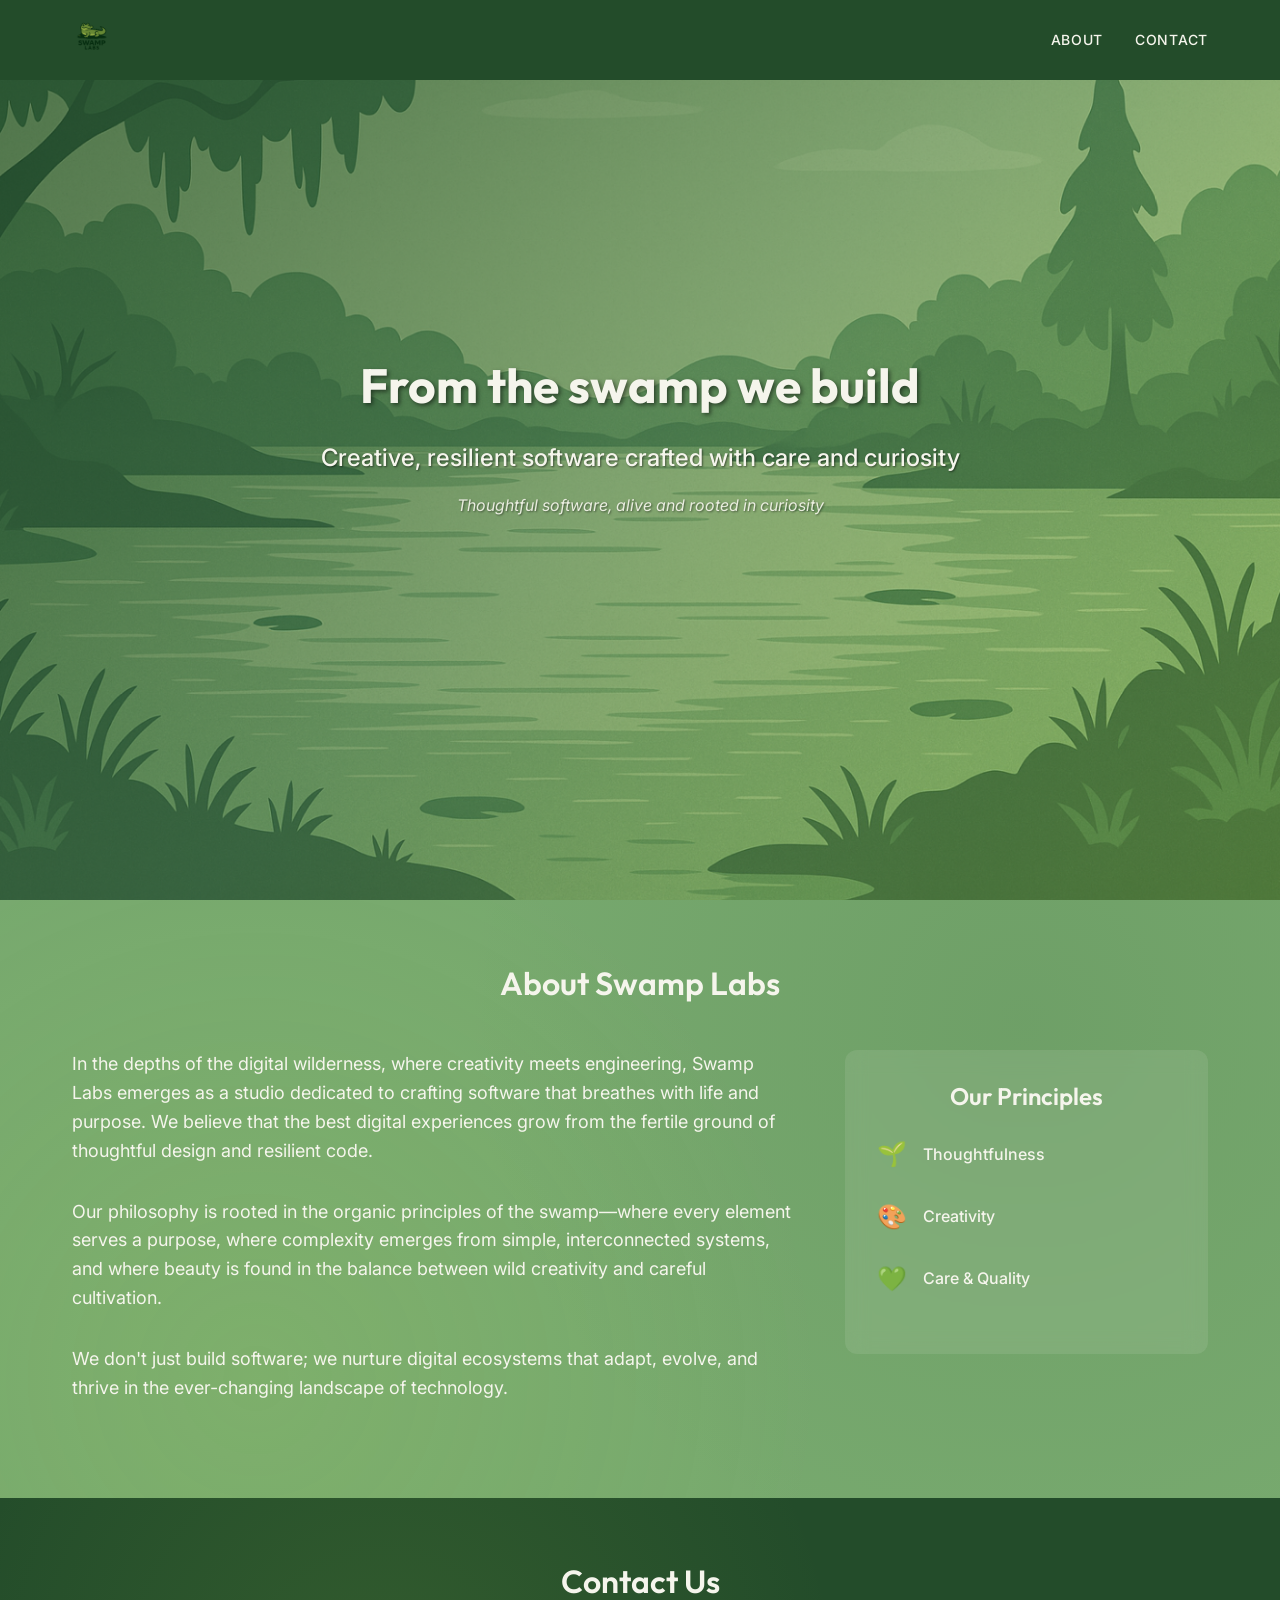
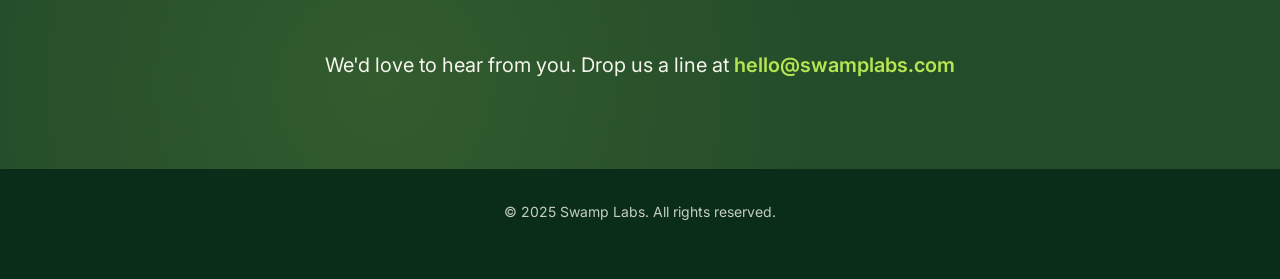
==== index.html @ 34fb3838 "Init" ====
<!DOCTYPE html>
<html lang="en">
<head>
    <meta charset="UTF-8">
    <meta name="viewport" content="width=device-width, initial-scale=1.0">
    <title>Swamp Labs - From the swamp we build</title>
    <meta name="description" content="Creative, resilient software crafted with care and curiosity. Swamp Labs builds thoughtful software, alive and rooted in curiosity.">
    
    <!-- Google Fonts -->
    <link rel="preconnect" href="https://fonts.googleapis.com">
    <link rel="preconnect" href="https://fonts.gstatic.com" crossorigin>
    <link href="https://fonts.googleapis.com/css2?family=Outfit:wght@400;500;600;700&family=Inter:wght@400;500;600&display=swap" rel="stylesheet">
    
    <!-- Favicon -->
    <link rel="icon" type="image/x-icon" href="favicon.ico">
    
    <!-- Styles -->
    <link rel="stylesheet" href="styles.css">
</head>
<body>
    <!-- Navigation -->
    <nav class="nav">
        <div class="nav__container">
            <div class="nav__logo">
                <img src="images/logo.png" alt="Swamp Labs" class="nav__logo-img">
            </div>
            <div class="nav__links">
                <a href="#about" class="nav__link">About</a>
                <a href="#contact" class="nav__link">Contact</a>
            </div>
        </div>
    </nav>

    <!-- Hero Section -->
    <section class="hero">
        <div class="hero__background"></div>
        <div class="hero__content">
            <h1 class="hero__title">From the swamp we build</h1>
            <p class="hero__subtitle">Creative, resilient software crafted with care and curiosity</p>
            <p class="hero__tagline">Thoughtful software, alive and rooted in curiosity</p>
        </div>
    </section>

    <!-- About Section -->
    <section class="about" id="about">
        <div class="about__container">
            <h2 class="about__title">About Swamp Labs</h2>
            <div class="about__content">
                <div class="about__text">
                    <p>In the depths of the digital wilderness, where creativity meets engineering, Swamp Labs emerges as a studio dedicated to crafting software that breathes with life and purpose. We believe that the best digital experiences grow from the fertile ground of thoughtful design and resilient code.</p>
                    
                    <p>Our philosophy is rooted in the organic principles of the swamp—where every element serves a purpose, where complexity emerges from simple, interconnected systems, and where beauty is found in the balance between wild creativity and careful cultivation.</p>
                    
                    <p>We don't just build software; we nurture digital ecosystems that adapt, evolve, and thrive in the ever-changing landscape of technology.</p>
                </div>
                
                <div class="about__principles">
                    <h3 class="about__principles-title">Our Principles</h3>
                    <ul class="about__principles-list">
                        <li class="about__principle">
                            <span class="about__principle-icon">🌱</span>
                            <span class="about__principle-text">Thoughtfulness</span>
                        </li>
                        <li class="about__principle">
                            <span class="about__principle-icon">🎨</span>
                            <span class="about__principle-text">Creativity</span>
                        </li>
                        <li class="about__principle">
                            <span class="about__principle-icon">💚</span>
                            <span class="about__principle-text">Care & Quality</span>
                        </li>
                    </ul>
                </div>
            </div>
        </div>
    </section>

    <!-- Contact Section -->
    <section class="contact" id="contact">
        <div class="contact__container">
            <h2 class="contact__title">Contact Us</h2>
            <div class="contact__content">
                <p class="contact__text">We'd love to hear from you. Drop us a line at <a href="mailto:hello@swamplabs.com" class="contact__email">hello@swamplabs.com</a></p>
            </div>
        </div>
    </section>

    <!-- Footer -->
    <footer class="footer">
        <div class="footer__container">
            <p class="footer__copyright">&copy; 2025 Swamp Labs. All rights reserved.</p>
        </div>
    </footer>

    <!-- Smooth scroll script -->
    <script>
        // Smooth scrolling for anchor links
        document.querySelectorAll('a[href^="#"]').forEach(anchor => {
            anchor.addEventListener('click', function (e) {
                e.preventDefault();
                const target = document.querySelector(this.getAttribute('href'));
                if (target) {
                    target.scrollIntoView({
                        behavior: 'smooth',
                        block: 'start'
                    });
                }
            });
        });

    </script>
</body>
</html>
---- styles.css ----
/* Swamp Labs Website Styles */

/* CSS Custom Properties (Variables) */
:root {
  /* Colors */
  --color-swamp-dark: #234C2A;
  --color-swamp-green: #4E7D4E;
  --color-mid-green: #77A96E;
  --color-neon-lime: #B7E551;
  --color-off-white: #F5F5EC;
  --color-charcoal: #0A2D1A;
  
  /* Typography */
  --font-heading: 'Outfit', -apple-system, BlinkMacSystemFont, 'Segoe UI', Roboto, sans-serif;
  --font-body: 'Inter', -apple-system, BlinkMacSystemFont, 'Segoe UI', Roboto, sans-serif;
  
  /* Font Sizes */
  --font-size-h1: 3rem;
  --font-size-h2: 2rem;
  --font-size-h3: 1.5rem;
  --font-size-body: 1rem;
  --font-size-small: 0.875rem;
  
  /* Spacing */
  --spacing-xs: 0.5rem;
  --spacing-sm: 1rem;
  --spacing-md: 1.5rem;
  --spacing-lg: 2rem;
  --spacing-xl: 3rem;
  --spacing-xxl: 4rem;
  
  /* Layout */
  --container-max-width: 1200px;
  --container-padding: 2rem;
  
  /* Transitions */
  --transition-fast: 0.2s ease;
  --transition-normal: 0.3s ease;
  --transition-slow: 0.5s ease;
}

/* Reset and Base Styles */
* {
  margin: 0;
  padding: 0;
  box-sizing: border-box;
}

html {
  scroll-behavior: smooth;
}

body {
  font-family: var(--font-body);
  font-size: var(--font-size-body);
  line-height: 1.6;
  color: var(--color-charcoal);
  background-color: var(--color-off-white);
  overflow-x: hidden;
  margin: 0;
  padding: 0;
}

/* Typography */
h1, h2, h3 {
  font-family: var(--font-heading);
  font-weight: 700;
  line-height: 1.2;
  margin-bottom: var(--spacing-md);
}

h1 {
  font-size: var(--font-size-h1);
}

h2 {
  font-size: var(--font-size-h2);
  font-weight: 600;
}

h3 {
  font-size: var(--font-size-h3);
  font-weight: 600;
}

p {
  margin-bottom: var(--spacing-md);
}

a {
  color: var(--color-neon-lime);
  text-decoration: underline;
  transition: all var(--transition-fast);
}

a:hover {
  color: var(--color-mid-green);
  text-decoration-thickness: 2px;
}

a:visited {
  color: var(--color-mid-green);
}

/* Navigation */
.nav {
  position: fixed;
  top: 0;
  left: 0;
  right: 0;
  background-color: var(--color-swamp-dark);
  z-index: 1000;
  padding: var(--spacing-sm) 0;
  transition: all var(--transition-normal);
}

.nav__container {
  max-width: var(--container-max-width);
  margin: 0 auto;
  padding: 0 var(--container-padding);
  display: flex;
  justify-content: space-between;
  align-items: center;
}

.nav__logo-img {
  height: 2.5rem;
  width: auto;
}

.nav__links {
  display: flex;
  gap: var(--spacing-lg);
}

.nav__link {
  color: var(--color-off-white);
  text-decoration: none;
  font-weight: 500;
  text-transform: uppercase;
  letter-spacing: 0.05em;
  font-size: var(--font-size-small);
  transition: all var(--transition-fast);
}

.nav__link:hover {
  color: var(--color-neon-lime);
  text-decoration: none;
}

/* Hero Section - Simplified Parallax */
.hero {
  position: relative;
  height: 100vh;
  overflow: hidden;
  display: flex;
  align-items: center;
  justify-content: center;
  
  /* Create a view timeline for this section */
  view-timeline-name: --hero;
  view-timeline-axis: block;
}

.hero__background {
  position: absolute;
  inset: 0;
  background: center / cover no-repeat url('images/swamp-light.jpg');
  
  will-change: transform;
  animation: heroParallax linear both;
  /* Use the hero's view timeline instead of page scroll */
  animation-timeline: --hero;
  /* Start when the hero enters, end when it exits */
  animation-range: entry 0% exit 100%;
}

.hero__background::before {
  content: '';
  position: absolute;
  top: 0;
  left: 0;
  right: 0;
  bottom: 0;
  background: linear-gradient(
    135deg,
    rgba(35, 76, 42, 0.7) 0%,
    rgba(78, 125, 78, 0.5) 50%,
    rgba(183, 229, 81, 0.3) 100%
  );
  z-index: 1;
}

.hero__content {
  position: relative;
  z-index: 2;
  text-align: center;
  color: var(--color-off-white);
  max-width: 800px;
  padding: 0 var(--spacing-md);
  animation: heroFade linear both;
  animation-timeline: scroll();
  animation-range: 0% 50%;
}

/* Parallax movement - background moves slower than scroll */
@keyframes heroParallax {
  from { transform: translateY(6vh) scale(1.1); }
  to   { transform: translateY(-6vh) scale(1.1); }
}

/* Content fades slightly as you scroll */
@keyframes heroFade {
  from { opacity: 1; }
  to   { opacity: 0.8; }
}



.hero__title {
  font-size: clamp(2.5rem, 5vw, var(--font-size-h1));
  margin-bottom: var(--spacing-md);
  text-shadow: 2px 2px 4px rgba(0, 0, 0, 0.5);
}

.hero__subtitle {
  font-size: clamp(1.25rem, 3vw, 1.5rem);
  margin-bottom: var(--spacing-sm);
  font-weight: 500;
  text-shadow: 1px 1px 2px rgba(0, 0, 0, 0.5);
}

.hero__tagline {
  font-size: var(--font-size-body);
  opacity: 0.9;
  font-style: italic;
  text-shadow: 1px 1px 2px rgba(0, 0, 0, 0.5);
}

/* About Section */
.about {
  padding: var(--spacing-xxl) 0;
  background-color: var(--color-mid-green);
  background-image: 
    radial-gradient(circle at 20% 80%, rgba(183, 229, 81, 0.1) 0%, transparent 50%),
    radial-gradient(circle at 80% 20%, rgba(35, 76, 42, 0.1) 0%, transparent 50%);
}

.about__container {
  max-width: var(--container-max-width);
  margin: 0 auto;
  padding: 0 var(--container-padding);
}

.about__title {
  text-align: center;
  color: var(--color-off-white);
  margin-bottom: var(--spacing-xl);
}

.about__content {
  display: grid;
  grid-template-columns: 2fr 1fr;
  gap: var(--spacing-xl);
  align-items: start;
}

.about__text {
  color: var(--color-off-white);
}

.about__text p {
  font-size: 1.125rem;
  margin-bottom: var(--spacing-lg);
}

.about__principles {
  background-color: rgba(245, 245, 236, 0.1);
  padding: var(--spacing-lg);
  border-radius: 12px;
  backdrop-filter: blur(10px);
}

.about__principles-title {
  color: var(--color-off-white);
  margin-bottom: var(--spacing-md);
  text-align: center;
}

.about__principles-list {
  list-style: none;
}

.about__principle {
  display: flex;
  align-items: center;
  gap: var(--spacing-sm);
  margin-bottom: var(--spacing-md);
  color: var(--color-off-white);
  font-weight: 500;
}

.about__principle-icon {
  font-size: 1.5rem;
}

/* Projects Section */
.projects {
  padding: var(--spacing-xxl) 0;
  background-color: var(--color-swamp-green);
}

.projects__container {
  max-width: var(--container-max-width);
  margin: 0 auto;
  padding: 0 var(--container-padding);
  text-align: center;
}

.projects__title {
  color: var(--color-off-white);
  margin-bottom: var(--spacing-xl);
}

.projects__placeholder {
  font-size: 1.25rem;
  color: var(--color-off-white);
  font-style: italic;
  opacity: 0.8;
}

/* Contact Section */
.contact {
  padding: var(--spacing-xxl) 0;
  background-color: var(--color-swamp-dark);
  background-image: 
    radial-gradient(circle at 30% 70%, rgba(183, 229, 81, 0.1) 0%, transparent 50%);
}

.contact__container {
  max-width: var(--container-max-width);
  margin: 0 auto;
  padding: 0 var(--container-padding);
  text-align: center;
}

.contact__title {
  color: var(--color-off-white);
  margin-bottom: var(--spacing-xl);
}

.contact__text {
  font-size: 1.25rem;
  color: var(--color-off-white);
}

.contact__email {
  color: var(--color-neon-lime);
  font-weight: 600;
  text-decoration: none;
  transition: all var(--transition-fast);
}

.contact__email:hover {
  color: var(--color-off-white);
  text-decoration: underline;
  text-decoration-thickness: 2px;
}

/* Footer */
.footer {
  background-color: var(--color-charcoal);
  padding: var(--spacing-lg) 0;
  text-align: center;
}

.footer__container {
  max-width: var(--container-max-width);
  margin: 0 auto;
  padding: 0 var(--container-padding);
}

.footer__copyright {
  color: var(--color-off-white);
  font-size: var(--font-size-small);
  opacity: 0.8;
}

/* Responsive Design */
@media (max-width: 768px) {
  :root {
    --container-padding: 1rem;
    --spacing-xxl: 3rem;
  }
  
  .nav__container {
    flex-direction: column;
    gap: var(--spacing-sm);
  }
  
  .nav__links {
    gap: var(--spacing-md);
  }
  
  /* Reduce animations on mobile for better performance */
  .hero__background {
    animation: none;
  }
  
  .hero__content {
    animation: none;
  }
  
  .about__content {
    grid-template-columns: 1fr;
    gap: var(--spacing-lg);
  }
  
  .about__text p {
    font-size: var(--font-size-body);
  }
  
  .hero__content {
    padding: 0 var(--spacing-sm);
  }
}

@media (max-width: 480px) {
  .nav__links {
    flex-direction: column;
    gap: var(--spacing-sm);
  }
  
  .about__principles {
    padding: var(--spacing-md);
  }
}

/* Progressive Enhancement - Fallback for older browsers */
@supports not (animation-timeline: auto) {
  .hero__background {
    background-attachment: fixed; /* desktop browsers */
    background-position: center;
    animation: none;
  }
  
  .hero__content {
    animation: none;
  }
}

/* Accessibility */
@media (prefers-reduced-motion: reduce) {
  * {
    animation-duration: 0.01ms !important;
    animation-iteration-count: 1 !important;
    transition-duration: 0.01ms !important;
  }
  
  /* Disable scroll-driven animations for reduced motion */
  .hero__background,
  .hero__content {
    animation: none !important;
  }
}

/* Focus styles for keyboard navigation */
a:focus,
button:focus {
  outline: 2px solid var(--color-neon-lime);
  outline-offset: 2px;
}

/* High contrast mode support */
@media (prefers-contrast: high) {
  :root {
    --color-neon-lime: #FFFF00;
    --color-off-white: #FFFFFF;
  }
}
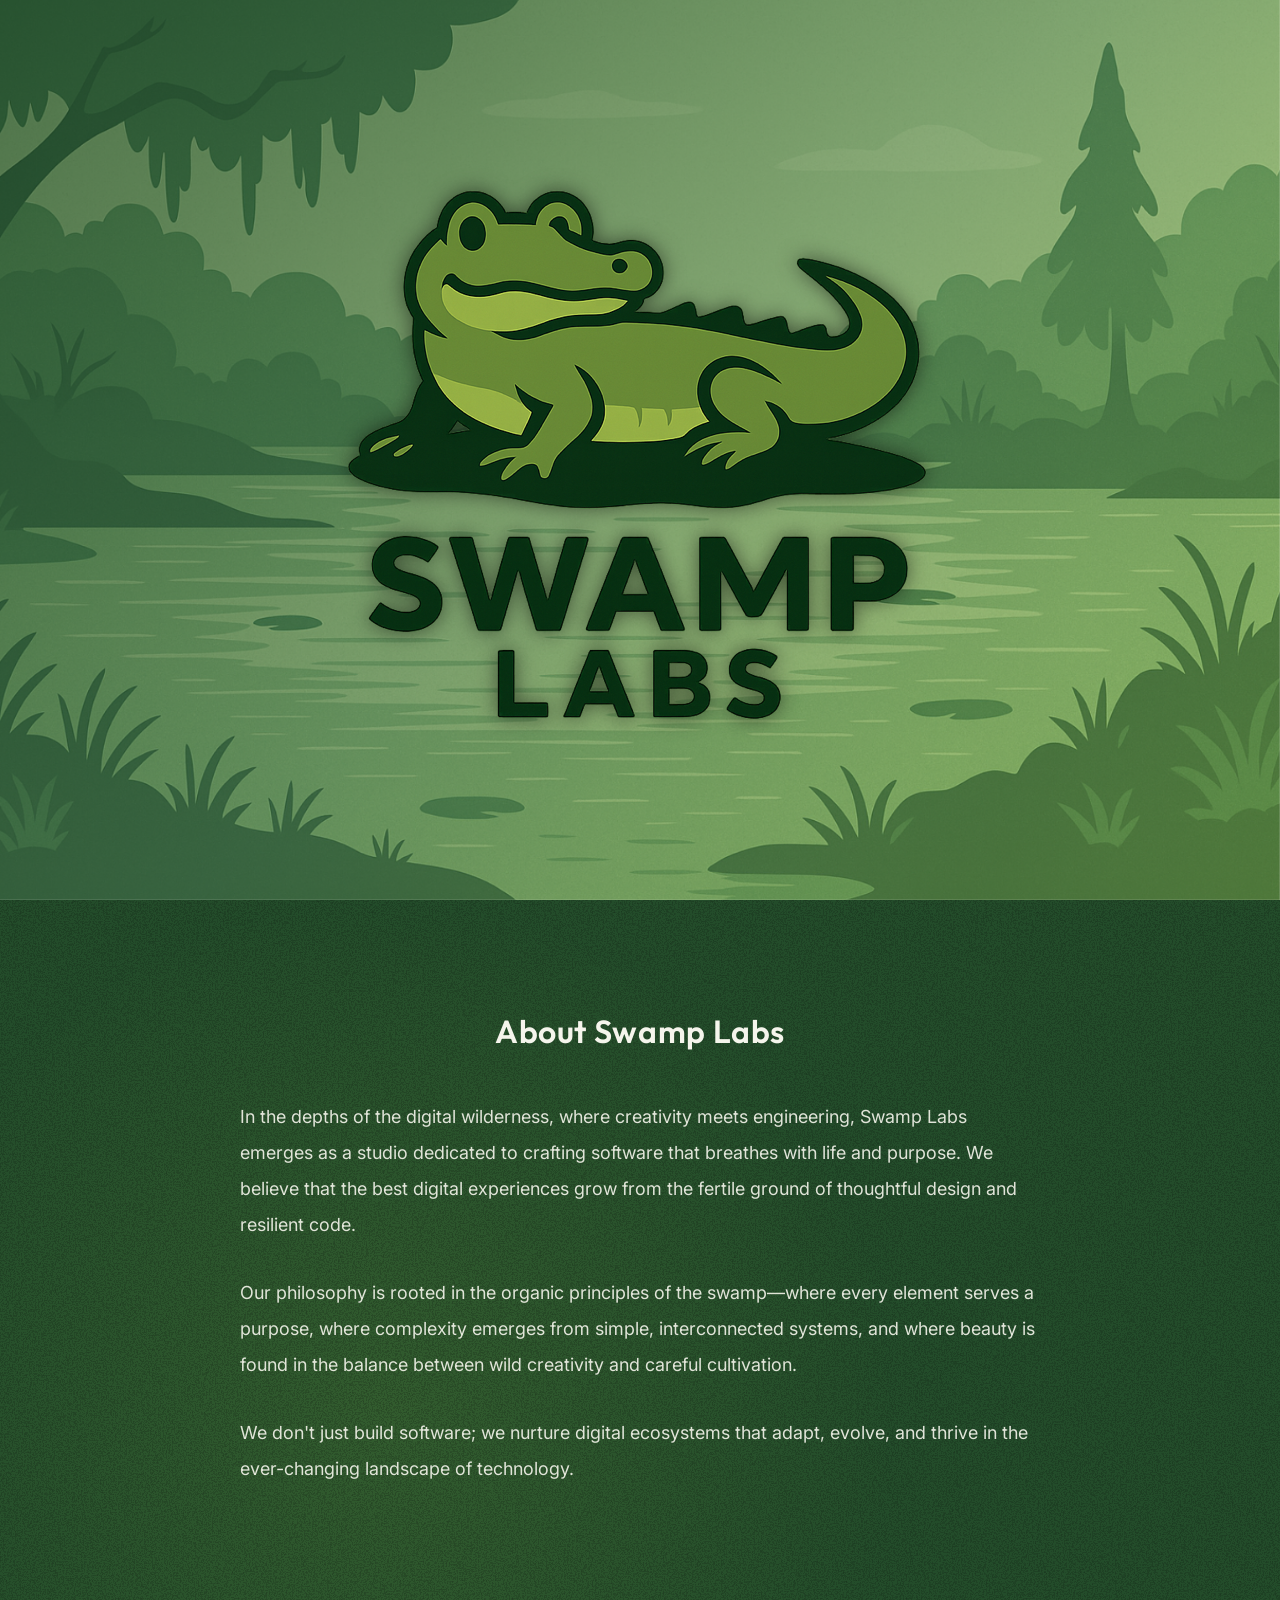
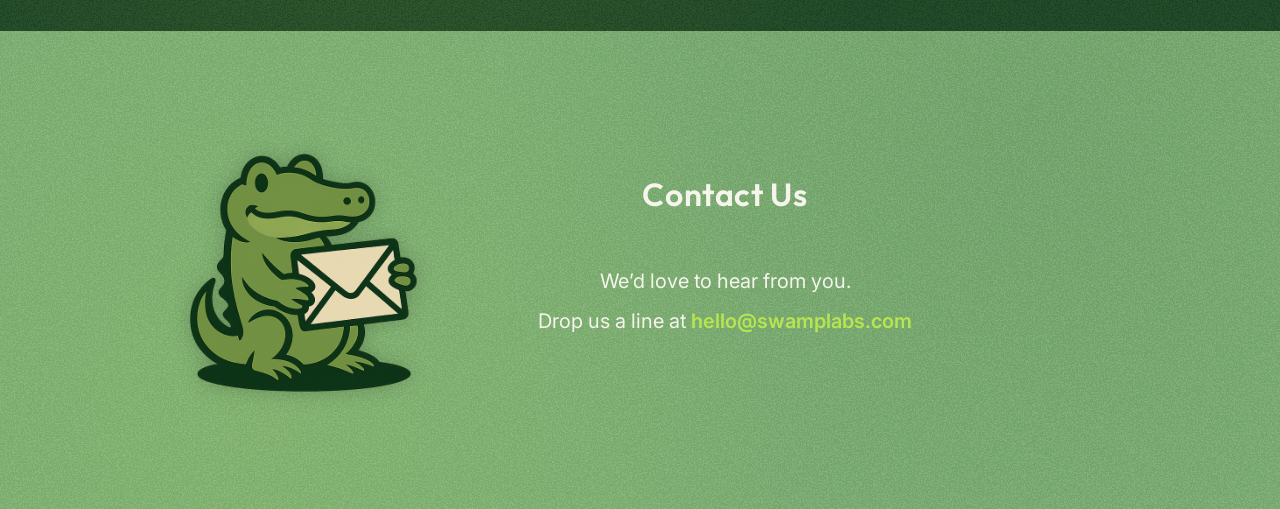
==== commit 1564d311: "MVP Body" ====
--- a/index.html
+++ b/index.html
@@ -1,23 +1,41 @@
 <!DOCTYPE html>
 <html lang="en">
+
 <head>
     <meta charset="UTF-8">
     <meta name="viewport" content="width=device-width, initial-scale=1.0">
     <title>Swamp Labs - From the swamp we build</title>
-    <meta name="description" content="Creative, resilient software crafted with care and curiosity. Swamp Labs builds thoughtful software, alive and rooted in curiosity.">
-    
+    <meta name="description"
+        content="Creative, resilient software crafted with care and curiosity. Swamp Labs builds thoughtful software, alive and rooted in curiosity.">
+
     <!-- Google Fonts -->
     <link rel="preconnect" href="https://fonts.googleapis.com">
     <link rel="preconnect" href="https://fonts.gstatic.com" crossorigin>
-    <link href="https://fonts.googleapis.com/css2?family=Outfit:wght@400;500;600;700&family=Inter:wght@400;500;600&display=swap" rel="stylesheet">
-    
+    <link
+        href="https://fonts.googleapis.com/css2?family=Outfit:wght@400;500;600;700&family=Inter:wght@400;500;600&display=swap"
+        rel="stylesheet">
+
     <!-- Favicon -->
     <link rel="icon" type="image/x-icon" href="favicon.ico">
-    
+
     <!-- Styles -->
     <link rel="stylesheet" href="styles.css">
 </head>
+
 <body>
+    <!-- SVG Noise Filter -->
+    <svg style="position: absolute; width: 0; height: 0;">
+      <defs>
+        <filter id="noise-texture">
+          <feTurbulence type="fractalNoise" baseFrequency="0.65" numOctaves="5" seed="2" />
+          <feColorMatrix type="saturate" values="0" />
+          <feComponentTransfer>
+            <feFuncA type="discrete" tableValues="0 1" />
+          </feComponentTransfer>
+        </filter>
+      </defs>
+    </svg>
+
     <!-- Navigation -->
     <nav class="nav">
         <div class="nav__container">
@@ -35,9 +53,9 @@
     <section class="hero">
         <div class="hero__background"></div>
         <div class="hero__content">
-            <h1 class="hero__title">From the swamp we build</h1>
-            <p class="hero__subtitle">Creative, resilient software crafted with care and curiosity</p>
-            <p class="hero__tagline">Thoughtful software, alive and rooted in curiosity</p>
+            <img src="images/logo.png" alt="Swamp Labs" class="hero__logo">
+            <h1 class="hero__title">From the swamp &mdash; we build</h1>
+            <p class="hero__subtitle">Creative software crafted with care and curiosity</p>
         </div>
     </section>
 
@@ -47,30 +65,19 @@
             <h2 class="about__title">About Swamp Labs</h2>
             <div class="about__content">
                 <div class="about__text">
-                    <p>In the depths of the digital wilderness, where creativity meets engineering, Swamp Labs emerges as a studio dedicated to crafting software that breathes with life and purpose. We believe that the best digital experiences grow from the fertile ground of thoughtful design and resilient code.</p>
-                    
-                    <p>Our philosophy is rooted in the organic principles of the swamp—where every element serves a purpose, where complexity emerges from simple, interconnected systems, and where beauty is found in the balance between wild creativity and careful cultivation.</p>
-                    
-                    <p>We don't just build software; we nurture digital ecosystems that adapt, evolve, and thrive in the ever-changing landscape of technology.</p>
+                    <p>In the depths of the digital wilderness, where creativity meets engineering, Swamp Labs emerges
+                        as a studio dedicated to crafting software that breathes with life and purpose. We believe that
+                        the best digital experiences grow from the fertile ground of thoughtful design and resilient
+                        code.</p>
+
+                    <p>Our philosophy is rooted in the organic principles of the swamp—where every element serves a
+                        purpose, where complexity emerges from simple, interconnected systems, and where beauty is found
+                        in the balance between wild creativity and careful cultivation.</p>
+
+                    <p>We don't just build software; we nurture digital ecosystems that adapt, evolve, and thrive in the
+                        ever-changing landscape of technology.</p>
                 </div>
-                
-                <div class="about__principles">
-                    <h3 class="about__principles-title">Our Principles</h3>
-                    <ul class="about__principles-list">
-                        <li class="about__principle">
-                            <span class="about__principle-icon">🌱</span>
-                            <span class="about__principle-text">Thoughtfulness</span>
-                        </li>
-                        <li class="about__principle">
-                            <span class="about__principle-icon">🎨</span>
-                            <span class="about__principle-text">Creativity</span>
-                        </li>
-                        <li class="about__principle">
-                            <span class="about__principle-icon">💚</span>
-                            <span class="about__principle-text">Care & Quality</span>
-                        </li>
-                    </ul>
-                </div>
+
             </div>
         </div>
     </section>
@@ -78,19 +85,16 @@
     <!-- Contact Section -->
     <section class="contact" id="contact">
         <div class="contact__container">
-            <h2 class="contact__title">Contact Us</h2>
             <div class="contact__content">
-                <p class="contact__text">We'd love to hear from you. Drop us a line at <a href="mailto:hello@swamplabs.com" class="contact__email">hello@swamplabs.com</a></p>
+                <img src="images/email.png" alt="Swamp Labs mascot holding an email" class="contact__mascot">
+                <div>
+                    <h2 class="contact__title">Contact Us</h2>
+                    <p class="contact__text">We&rsquo;d love to hear from you. <br>Drop us a line at <a
+                            href="mailto:hello@swamplabs.com" class="contact__email">hello@swamplabs.com</a></p>
+                </div>
             </div>
         </div>
     </section>
-
-    <!-- Footer -->
-    <footer class="footer">
-        <div class="footer__container">
-            <p class="footer__copyright">&copy; 2025 Swamp Labs. All rights reserved.</p>
-        </div>
-    </footer>
 
     <!-- Smooth scroll script -->
     <script>
@@ -108,6 +112,46 @@
             });
         });
 
+        // Scroll-based hero animations
+        let ticking = false;
+
+        function updateScrollAnimations() {
+            const scrollY = window.scrollY;
+            const nav = document.querySelector('.nav');
+            const heroLogo = document.querySelector('.hero__logo');
+            const heroTitle = document.querySelector('.hero__title');
+            const heroSubtitle = document.querySelector('.hero__subtitle');
+
+            if (scrollY > 100) {
+                // Show nav, hide hero logo, show title and subtitle
+                nav.classList.add('visible');
+                heroLogo.classList.add('hidden');
+                heroTitle.classList.add('visible');
+                heroSubtitle.classList.add('visible');
+            } else {
+                // Hide nav, show hero logo, hide title and subtitle
+                nav.classList.remove('visible');
+                heroLogo.classList.remove('hidden');
+                heroTitle.classList.remove('visible');
+                heroSubtitle.classList.remove('visible');
+            }
+
+            ticking = false;
+        }
+
+        function requestTick() {
+            if (!ticking) {
+                requestAnimationFrame(updateScrollAnimations);
+                ticking = true;
+            }
+        }
+
+        window.addEventListener('scroll', requestTick);
+
+        // Initialize on page load
+        updateScrollAnimations();
+
     </script>
 </body>
-</html>
+
+</html>
--- a/styles.css
+++ b/styles.css
@@ -9,18 +9,18 @@
   --color-neon-lime: #B7E551;
   --color-off-white: #F5F5EC;
   --color-charcoal: #0A2D1A;
-  
+
   /* Typography */
   --font-heading: 'Outfit', -apple-system, BlinkMacSystemFont, 'Segoe UI', Roboto, sans-serif;
   --font-body: 'Inter', -apple-system, BlinkMacSystemFont, 'Segoe UI', Roboto, sans-serif;
-  
+
   /* Font Sizes */
   --font-size-h1: 3rem;
   --font-size-h2: 2rem;
   --font-size-h3: 1.5rem;
   --font-size-body: 1rem;
   --font-size-small: 0.875rem;
-  
+
   /* Spacing */
   --spacing-xs: 0.5rem;
   --spacing-sm: 1rem;
@@ -28,11 +28,11 @@
   --spacing-lg: 2rem;
   --spacing-xl: 3rem;
   --spacing-xxl: 4rem;
-  
+
   /* Layout */
   --container-max-width: 1200px;
   --container-padding: 2rem;
-  
+
   /* Transitions */
   --transition-fast: 0.2s ease;
   --transition-normal: 0.3s ease;
@@ -62,7 +62,9 @@
 }
 
 /* Typography */
-h1, h2, h3 {
+h1,
+h2,
+h3 {
   font-family: var(--font-heading);
   font-weight: 700;
   line-height: 1.2;
@@ -71,20 +73,24 @@
 
 h1 {
   font-size: var(--font-size-h1);
+  letter-spacing: 0.05ch;
 }
 
 h2 {
   font-size: var(--font-size-h2);
   font-weight: 600;
+  letter-spacing: 0.03ch;
 }
 
 h3 {
   font-size: var(--font-size-h3);
   font-weight: 600;
+  letter-spacing: 0.02ch;
 }
 
 p {
   margin-bottom: var(--spacing-md);
+  line-height: 2;
 }
 
 a {
@@ -105,13 +111,18 @@
 /* Navigation */
 .nav {
   position: fixed;
-  top: 0;
+  bottom: 100%;
   left: 0;
   right: 0;
   background-color: var(--color-swamp-dark);
   z-index: 1000;
   padding: var(--spacing-sm) 0;
   transition: all var(--transition-normal);
+  transform: translateY(0%);
+}
+
+.nav.visible {
+  transform: translateY(100%);
 }
 
 .nav__container {
@@ -124,7 +135,7 @@
 }
 
 .nav__logo-img {
-  height: 2.5rem;
+  height: 3.5rem;
   width: auto;
 }
 
@@ -156,7 +167,7 @@
   display: flex;
   align-items: center;
   justify-content: center;
-  
+
   /* Create a view timeline for this section */
   view-timeline-name: --hero;
   view-timeline-axis: block;
@@ -166,7 +177,7 @@
   position: absolute;
   inset: 0;
   background: center / cover no-repeat url('images/swamp-light.jpg');
-  
+
   will-change: transform;
   animation: heroParallax linear both;
   /* Use the hero's view timeline instead of page scroll */
@@ -182,12 +193,10 @@
   left: 0;
   right: 0;
   bottom: 0;
-  background: linear-gradient(
-    135deg,
-    rgba(35, 76, 42, 0.7) 0%,
-    rgba(78, 125, 78, 0.5) 50%,
-    rgba(183, 229, 81, 0.3) 100%
-  );
+  background: linear-gradient(135deg,
+      rgba(35, 76, 42, 0.7) 0%,
+      rgba(78, 125, 78, 0.5) 50%,
+      rgba(183, 229, 81, 0.3) 100%);
   z-index: 1;
 }
 
@@ -201,18 +210,58 @@
   animation: heroFade linear both;
   animation-timeline: scroll();
   animation-range: 0% 50%;
+  padding-top: 40vh;
+}
+
+.hero__logo {
+  opacity: 1;
+  transition: opacity 0.5s ease;
+  position: absolute;
+  top: 50%;
+  left: 50%;
+  transform: translate(-50%, -50%);
+  filter: drop-shadow(0 0 10px rgba(0, 0, 0, 0.5));
+}
+
+.hero__logo.hidden {
+  opacity: 0;
+}
+
+.hero__title,
+.hero__subtitle {
+  opacity: 0;
+  transition: opacity 200ms ease-in;
+}
+
+.hero__title.visible,
+.hero__subtitle.visible {
+  opacity: 1;
+}
+
+.hero__subtitle {
+  letter-spacing: 0.02ch;
 }
 
 /* Parallax movement - background moves slower than scroll */
 @keyframes heroParallax {
-  from { transform: translateY(6vh) scale(1.1); }
-  to   { transform: translateY(-6vh) scale(1.1); }
+  from {
+    transform: translateY(15vh) scale(1.3);
+  }
+
+  to {
+    transform: translateY(-15vh) scale(1.3);
+  }
 }
 
 /* Content fades slightly as you scroll */
 @keyframes heroFade {
-  from { opacity: 1; }
-  to   { opacity: 0.8; }
+  from {
+    opacity: 1;
+  }
+
+  to {
+    opacity: 0.8;
+  }
 }
 
 
@@ -224,7 +273,7 @@
 }
 
 .hero__subtitle {
-  font-size: clamp(1.25rem, 3vw, 1.5rem);
+  font-size: clamp(1rem, 3vw, 1.25rem);
   margin-bottom: var(--spacing-sm);
   font-weight: 500;
   text-shadow: 1px 1px 2px rgba(0, 0, 0, 0.5);
@@ -239,17 +288,37 @@
 
 /* About Section */
 .about {
+  position: relative;
+  overflow: hidden;
   padding: var(--spacing-xxl) 0;
-  background-color: var(--color-mid-green);
+  background-color: var(--color-swamp-dark);
   background-image: 
-    radial-gradient(circle at 20% 80%, rgba(183, 229, 81, 0.1) 0%, transparent 50%),
-    radial-gradient(circle at 80% 20%, rgba(35, 76, 42, 0.1) 0%, transparent 50%);
+    radial-gradient(circle at 30% 70%, rgba(183, 229, 81, 0.1) 0%, transparent 50%);
+}
+
+.about::before {
+  content: '';
+  position: absolute;
+  inset: 0;
+  background: rgba(0, 0, 0, 0.04);
+  filter: url(#noise-texture);
+  opacity: 0.5;
+  mix-blend-mode: multiply;
+  pointer-events: none;
+  z-index: 1;
 }
 
 .about__container {
+  position: relative;
+  z-index: 2;
   max-width: var(--container-max-width);
   margin: 0 auto;
   padding: 0 var(--container-padding);
+  min-height: 67vh;
+  display: flex;
+  flex-direction: column;
+  justify-content: center;
+  align-items: center;
 }
 
 .about__title {
@@ -259,14 +328,16 @@
 }
 
 .about__content {
-  display: grid;
-  grid-template-columns: 2fr 1fr;
+  display: flex;
+  flex-direction: column;
+  max-width: 80ch;
   gap: var(--spacing-xl);
-  align-items: start;
+  align-items: center;
 }
 
 .about__text {
   color: var(--color-off-white);
+  opacity: 0.9;
 }
 
 .about__text p {
@@ -274,84 +345,64 @@
   margin-bottom: var(--spacing-lg);
 }
 
-.about__principles {
-  background-color: rgba(245, 245, 236, 0.1);
-  padding: var(--spacing-lg);
-  border-radius: 12px;
-  backdrop-filter: blur(10px);
-}
-
-.about__principles-title {
-  color: var(--color-off-white);
-  margin-bottom: var(--spacing-md);
-  text-align: center;
-}
-
-.about__principles-list {
-  list-style: none;
-}
-
-.about__principle {
-  display: flex;
-  align-items: center;
-  gap: var(--spacing-sm);
-  margin-bottom: var(--spacing-md);
-  color: var(--color-off-white);
-  font-weight: 500;
-}
-
-.about__principle-icon {
-  font-size: 1.5rem;
-}
-
-/* Projects Section */
-.projects {
+/* Contact Section */
+.contact {
+  position: relative;
   padding: var(--spacing-xxl) 0;
-  background-color: var(--color-swamp-green);
-}
-
-.projects__container {
+  overflow: hidden;
+
+  background-color: var(--color-mid-green);
+  background-image:
+    radial-gradient(circle at 20% 80%, rgba(183, 229, 81, 0.1) 0%, transparent 50%),
+    radial-gradient(circle at 80% 20%, rgba(35, 76, 42, 0.1) 0%, transparent 50%);
+}
+
+.contact::before {
+  content: '';
+  position: absolute;
+  inset: 0;
+  background: rgba(0, 0, 0, 0.04);
+  filter: url(#noise-texture);
+  opacity: 0.45;
+  mix-blend-mode: soft-light;
+  pointer-events: none;
+  z-index: 1;
+}
+
+.contact__container {
+  position: relative;
+  z-index: 2;
   max-width: var(--container-max-width);
   margin: 0 auto;
   padding: 0 var(--container-padding);
   text-align: center;
 }
 
-.projects__title {
+.contact__title {
   color: var(--color-off-white);
   margin-bottom: var(--spacing-xl);
 }
 
-.projects__placeholder {
-  font-size: 1.25rem;
-  color: var(--color-off-white);
-  font-style: italic;
-  opacity: 0.8;
-}
-
-/* Contact Section */
-.contact {
-  padding: var(--spacing-xxl) 0;
-  background-color: var(--color-swamp-dark);
-  background-image: 
-    radial-gradient(circle at 30% 70%, rgba(183, 229, 81, 0.1) 0%, transparent 50%);
-}
-
-.contact__container {
-  max-width: var(--container-max-width);
+.contact__content {
+  display: flex;
+  flex-direction: row;
+  align-items: center;
+  gap: var(--spacing-xl);
+  max-width: 1000px;
   margin: 0 auto;
-  padding: 0 var(--container-padding);
-  text-align: center;
-}
-
-.contact__title {
-  color: var(--color-off-white);
-  margin-bottom: var(--spacing-xl);
+}
+
+.contact__mascot {
+  width: 350px;
+  height: auto;
+  flex-shrink: 0;
+  filter: drop-shadow(0 0 10px rgba(0, 0, 0, 0.2));
 }
 
 .contact__text {
   font-size: 1.25rem;
   color: var(--color-off-white);
+  flex: 1;
 }
 
 .contact__email {
@@ -367,59 +418,50 @@
   text-decoration-thickness: 2px;
 }
 
-/* Footer */
-.footer {
-  background-color: var(--color-charcoal);
-  padding: var(--spacing-lg) 0;
-  text-align: center;
-}
-
-.footer__container {
-  max-width: var(--container-max-width);
-  margin: 0 auto;
-  padding: 0 var(--container-padding);
-}
-
-.footer__copyright {
-  color: var(--color-off-white);
-  font-size: var(--font-size-small);
-  opacity: 0.8;
-}
-
 /* Responsive Design */
 @media (max-width: 768px) {
   :root {
     --container-padding: 1rem;
     --spacing-xxl: 3rem;
   }
-  
+
   .nav__container {
     flex-direction: column;
     gap: var(--spacing-sm);
   }
-  
+
   .nav__links {
     gap: var(--spacing-md);
   }
-  
+
   /* Reduce animations on mobile for better performance */
   .hero__background {
     animation: none;
   }
-  
+
   .hero__content {
     animation: none;
   }
-  
+
   .about__content {
     grid-template-columns: 1fr;
     gap: var(--spacing-lg);
   }
-  
+
   .about__text p {
     font-size: var(--font-size-body);
   }
-  
+
+  .contact__content {
+    flex-direction: column;
+    text-align: center;
+  }
+
+  .contact__mascot {
+    width: 250px;
+    margin-bottom: var(--spacing-md);
+  }
+
   .hero__content {
     padding: 0 var(--spacing-sm);
   }
@@ -430,7 +472,7 @@
     flex-direction: column;
     gap: var(--spacing-sm);
   }
-  
+
   .about__principles {
     padding: var(--spacing-md);
   }
@@ -439,11 +481,12 @@
 /* Progressive Enhancement - Fallback for older browsers */
 @supports not (animation-timeline: auto) {
   .hero__background {
-    background-attachment: fixed; /* desktop browsers */
+    background-attachment: fixed;
+    /* desktop browsers */
     background-position: center;
     animation: none;
   }
-  
+
   .hero__content {
     animation: none;
   }
@@ -456,7 +499,7 @@
     animation-iteration-count: 1 !important;
     transition-duration: 0.01ms !important;
   }
-  
+
   /* Disable scroll-driven animations for reduced motion */
   .hero__background,
   .hero__content {
@@ -477,4 +520,4 @@
     --color-neon-lime: #FFFF00;
     --color-off-white: #FFFFFF;
   }
-}
+}
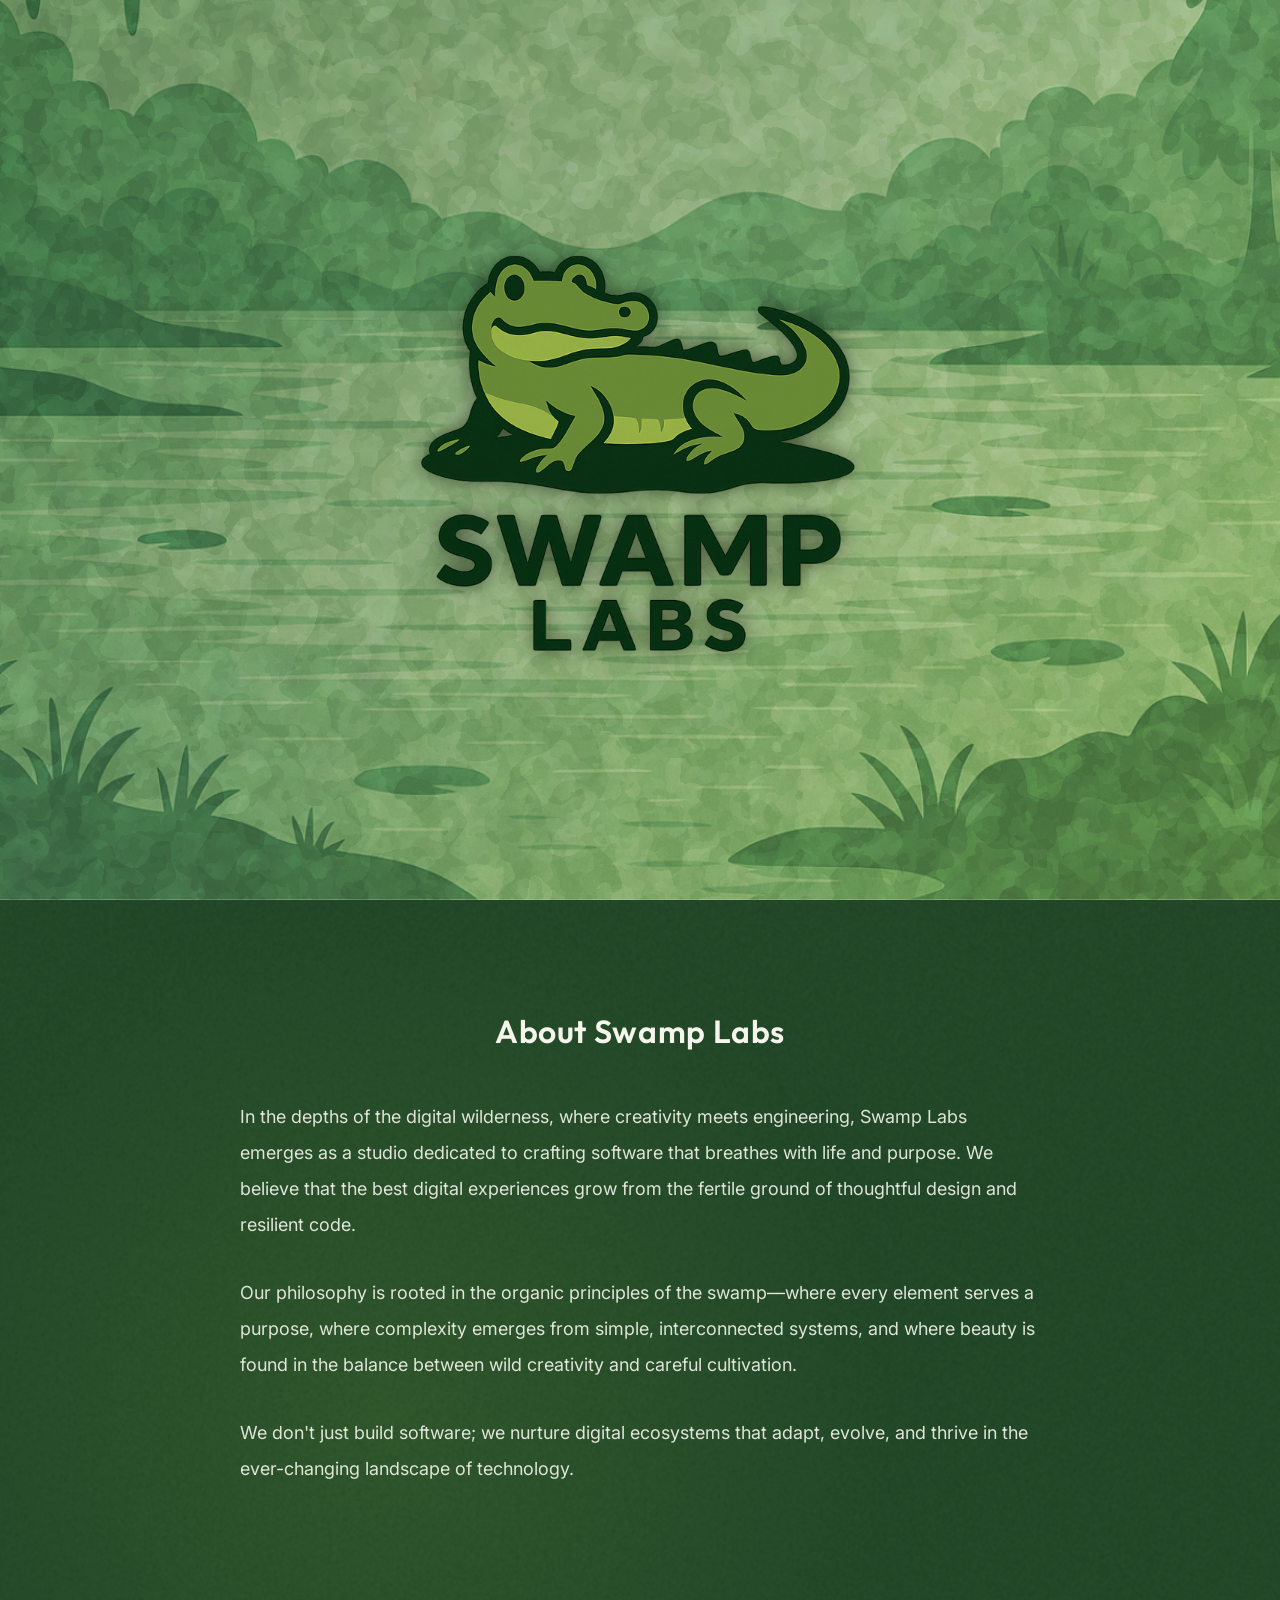
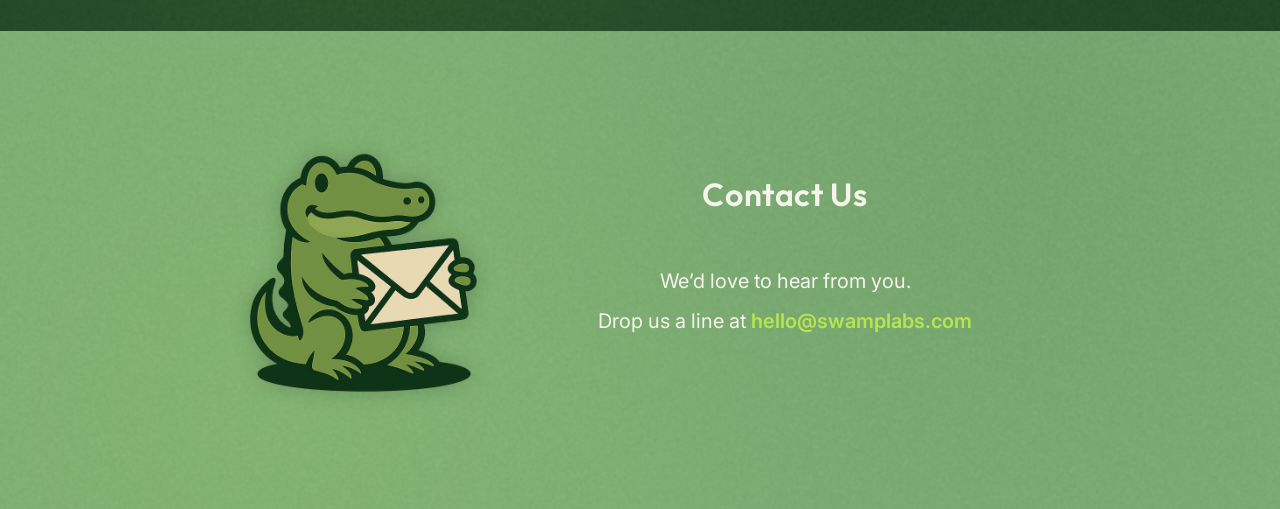
==== commit ee1b9787: "Swamp fog effects" ====
--- a/index.html
+++ b/index.html
@@ -33,6 +33,31 @@
             <feFuncA type="discrete" tableValues="0 1" />
           </feComponentTransfer>
         </filter>
+        
+        <!-- Fog Filters -->
+        <filter id="fog-texture-1">
+          <feTurbulence type="fractalNoise" baseFrequency="0.02" numOctaves="2" seed="1" />
+          <feColorMatrix type="saturate" values="0.3" />
+          <feComponentTransfer>
+            <feFuncA type="discrete" tableValues="0 0.8" />
+          </feComponentTransfer>
+        </filter>
+        
+        <filter id="fog-texture-2">
+          <feTurbulence type="fractalNoise" baseFrequency="0.03" numOctaves="3" seed="3" />
+          <feColorMatrix type="saturate" values="0.2" />
+          <feComponentTransfer>
+            <feFuncA type="discrete" tableValues="0 0.6" />
+          </feComponentTransfer>
+        </filter>
+        
+        <filter id="fog-texture-3">
+          <feTurbulence type="fractalNoise" baseFrequency="0.05" numOctaves="2" seed="5" />
+          <feColorMatrix type="saturate" values="0.4" />
+          <feComponentTransfer>
+            <feFuncA type="discrete" tableValues="0 0.4" />
+          </feComponentTransfer>
+        </filter>
       </defs>
     </svg>
 
@@ -52,6 +77,9 @@
     <!-- Hero Section -->
     <section class="hero">
         <div class="hero__background"></div>
+        <div class="hero__fog-layer hero__fog-layer--1"></div>
+        <div class="hero__fog-layer hero__fog-layer--2"></div>
+        <div class="hero__fog-layer hero__fog-layer--3"></div>
         <div class="hero__content">
             <img src="images/logo.png" alt="Swamp Labs" class="hero__logo">
             <h1 class="hero__title">From the swamp &mdash; we build</h1>
--- a/styles.css
+++ b/styles.css
@@ -3,12 +3,12 @@
 /* CSS Custom Properties (Variables) */
 :root {
   /* Colors */
-  --color-swamp-dark: #234C2A;
-  --color-swamp-green: #4E7D4E;
-  --color-mid-green: #77A96E;
-  --color-neon-lime: #B7E551;
-  --color-off-white: #F5F5EC;
-  --color-charcoal: #0A2D1A;
+  --color-swamp-dark: rgb(35, 76, 42);
+  --color-swamp-green: rgb(78, 125, 78);
+  --color-mid-green: rgb(119, 169, 110);
+  --color-neon-lime: rgb(183, 229, 81);
+  --color-off-white: rgb(245, 245, 236);
+  --color-charcoal: rgb(10, 45, 26);
 
   /* Typography */
   --font-heading: 'Outfit', -apple-system, BlinkMacSystemFont, 'Segoe UI', Roboto, sans-serif;
@@ -116,9 +116,23 @@
   right: 0;
   background-color: var(--color-swamp-dark);
   z-index: 1000;
-  padding: var(--spacing-sm) 0;
+  padding: 0;
   transition: all var(--transition-normal);
   transform: translateY(0%);
+  overflow: hidden;
+  min-height: 4rem;
+}
+
+.nav::before {
+  content: '';
+  position: absolute;
+  inset: 0;
+  background: rgba(0, 0, 0, 0.08);
+  filter: url(#noise-texture) blur(0.5px);
+  opacity: 0.7;
+  mix-blend-mode: multiply;
+  pointer-events: none;
+  z-index: 1;
 }
 
 .nav.visible {
@@ -126,6 +140,8 @@
 }
 
 .nav__container {
+  position: relative;
+  z-index: 2;
   max-width: var(--container-max-width);
   margin: 0 auto;
   padding: 0 var(--container-padding);
@@ -135,13 +151,20 @@
 }
 
 .nav__logo-img {
-  height: 3.5rem;
+  height: 3rem;
+  margin-top: 0.5rem;
   width: auto;
+  filter: drop-shadow(0 0 10px var(--color-swamp-green));
+  object-fit: contain;
+  object-position: center;
+  transform: scale(1.4);
 }
 
 .nav__links {
   display: flex;
   gap: var(--spacing-lg);
+  position: relative;
+  top: 2px;
 }
 
 .nav__link {
@@ -149,7 +172,8 @@
   text-decoration: none;
   font-weight: 500;
   text-transform: uppercase;
-  letter-spacing: 0.05em;
+  letter-spacing: 0.08em;
+  opacity: 0.9;
   font-size: var(--font-size-small);
   transition: all var(--transition-fast);
 }
@@ -200,6 +224,38 @@
   z-index: 1;
 }
 
+/* Fog Layers */
+.hero__fog-layer {
+  position: absolute;
+  inset: 0;
+  z-index: 1;
+  will-change: transform;
+  filter: url(#fog-texture-1);
+  background: rgba(245, 245, 236, 0.02);
+  mix-blend-mode: overlay;
+  opacity: 0.25;
+}
+
+.hero__fog-layer--1 {
+  filter: url(#fog-texture-1);
+  background: rgba(245, 245, 236, 0.04);
+  animation: fogDrift1 70s ease-in-out infinite alternate;
+}
+
+.hero__fog-layer--2 {
+  filter: url(#fog-texture-2);
+  background: rgba(245, 245, 236, 0.03);
+  animation: fogDrift2 85s ease-in-out infinite alternate;
+  animation-delay: -20s;
+}
+
+.hero__fog-layer--3 {
+  filter: url(#fog-texture-3);
+  background: rgba(245, 245, 236, 0.02);
+  animation: fogDrift3 60s ease-in-out infinite alternate;
+  animation-delay: -40s;
+}
+
 .hero__content {
   position: relative;
   z-index: 2;
@@ -221,6 +277,7 @@
   left: 50%;
   transform: translate(-50%, -50%);
   filter: drop-shadow(0 0 10px rgba(0, 0, 0, 0.5));
+  max-width: 100%;
 }
 
 .hero__logo.hidden {
@@ -261,6 +318,34 @@
 
   to {
     opacity: 0.8;
+  }
+}
+
+/* Fog Drift Animations */
+@keyframes fogDrift1 {
+  from {
+    transform: translateX(-20%) translateY(10%);
+  }
+  to {
+    transform: translateX(20%) translateY(-5%);
+  }
+}
+
+@keyframes fogDrift2 {
+  from {
+    transform: translateX(15%) translateY(15%);
+  }
+  to {
+    transform: translateX(-15%) translateY(-10%);
+  }
+}
+
+@keyframes fogDrift3 {
+  from {
+    transform: translateX(-25%) translateY(5%);
+  }
+  to {
+    transform: translateX(25%) translateY(-15%);
   }
 }
 
@@ -301,7 +386,7 @@
   position: absolute;
   inset: 0;
   background: rgba(0, 0, 0, 0.04);
-  filter: url(#noise-texture);
+  filter: url(#noise-texture) blur(0.8px);
   opacity: 0.5;
   mix-blend-mode: multiply;
   pointer-events: none;
@@ -362,7 +447,7 @@
   position: absolute;
   inset: 0;
   background: rgba(0, 0, 0, 0.04);
-  filter: url(#noise-texture);
+  filter: url(#noise-texture) blur(0.8px);
   opacity: 0.45;
   mix-blend-mode: soft-light;
   pointer-events: none;
@@ -396,7 +481,9 @@
   width: 350px;
   height: auto;
   flex-shrink: 0;
+  max-width: 100%;
   filter: drop-shadow(0 0 10px rgba(0, 0, 0, 0.2));
+  margin-left: 6%;
 }
 
 .contact__text {
@@ -419,19 +506,94 @@
 }
 
 /* Responsive Design */
-@media (max-width: 768px) {
+
+/* Mobile First - Base styles for mobile */
+@media (max-width: 639px) {
   :root {
     --container-padding: 1rem;
-    --spacing-xxl: 3rem;
-  }
-
+    --spacing-xxl: 2.5rem;
+    --font-size-h1: 2.25rem;
+    --font-size-h2: 1.75rem;
+  }
+
+  /* Navigation - Keep horizontal layout */
   .nav__container {
-    flex-direction: column;
-    gap: var(--spacing-sm);
+    flex-direction: row;
+    justify-content: space-between;
+    align-items: center;
+    padding: var(--spacing-sm) var(--container-padding);
+  }
+
+  .nav__logo-img {
+    height: 3rem;
   }
 
   .nav__links {
     gap: var(--spacing-md);
+    justify-content: flex-end;
+  }
+
+  .nav__link {
+    font-size: 1rem;
+    padding: var(--spacing-xs) var(--spacing-sm);
+    min-height: 44px;
+    display: flex;
+    align-items: center;
+  }
+
+  /* Hero Section */
+  .hero__content {
+    padding: 0 var(--spacing-sm);
+    padding-top: 35vh;
+  }
+
+  .hero__logo {
+    width: 300px;
+    height: auto;
+  }
+
+  .hero__title {
+    font-size: clamp(1.75rem, 8vw, 2.25rem);
+    margin-bottom: var(--spacing-sm);
+  }
+
+  .hero__subtitle {
+    font-size: clamp(0.9rem, 4vw, 1.1rem);
+  }
+
+  /* About Section */
+  .about__container {
+    padding: var(--spacing-lg) var(--container-padding);
+    min-height: auto;
+  }
+
+  .about__content {
+    max-width: 100%;
+  }
+
+  .about__text p {
+    font-size: 1rem;
+    line-height: 1.7;
+  }
+
+  /* Contact Section */
+  .contact__container {
+    padding: var(--spacing-lg) var(--container-padding);
+  }
+
+  .contact__content {
+    flex-direction: column;
+    text-align: center;
+    gap: var(--spacing-lg);
+  }
+
+  .contact__mascot {
+    width: 300px;
+    height: auto;
+  }
+
+  .contact__text {
+    font-size: 1.1rem;
   }
 
   /* Reduce animations on mobile for better performance */
@@ -443,38 +605,114 @@
     animation: none;
   }
 
+  /* Disable fog animations on mobile for performance */
+  .hero__fog-layer--1,
+  .hero__fog-layer--2,
+  .hero__fog-layer--3 {
+    animation: none;
+    opacity: 0.3;
+  }
+}
+
+/* Tablet */
+@media (min-width: 640px) and (max-width: 1024px) {
+  :root {
+    --container-padding: 1.5rem;
+    --spacing-xxl: 3.5rem;
+  }
+
+  /* Navigation - Keep horizontal but optimize */
+  .nav__container {
+    padding: var(--spacing-sm) var(--container-padding);
+  }
+
+  .nav__logo-img {
+    height: 3.5rem;
+  }
+
+  .nav__links {
+    gap: var(--spacing-lg);
+  }
+
+  .nav__link {
+    font-size: 0.95rem;
+    padding: var(--spacing-xs) var(--spacing-sm);
+    min-height: 44px;
+    display: flex;
+    align-items: center;
+  }
+
+  /* Hero Section */
+  .hero__content {
+    padding: 0 var(--spacing-md);
+    padding-top: 38vh;
+  }
+
+  .hero__logo {
+    width: 500px;
+    height: auto;
+  }
+
+  .hero__title {
+    font-size: clamp(2rem, 6vw, 2.75rem);
+  }
+
+  .hero__subtitle {
+    font-size: clamp(1rem, 3vw, 1.2rem);
+  }
+
+  /* About Section */
+  .about__container {
+    padding: var(--spacing-xl) var(--container-padding);
+  }
+
   .about__content {
-    grid-template-columns: 1fr;
-    gap: var(--spacing-lg);
+    max-width: 70ch;
   }
 
   .about__text p {
-    font-size: var(--font-size-body);
+    font-size: 1.1rem;
+  }
+
+  /* Contact Section */
+  .contact__container {
+    padding: var(--spacing-xl) var(--container-padding);
   }
 
   .contact__content {
-    flex-direction: column;
-    text-align: center;
+    flex-direction: row;
+    align-items: center;
+    gap: var(--spacing-xl);
   }
 
   .contact__mascot {
-    width: 250px;
-    margin-bottom: var(--spacing-md);
-  }
-
-  .hero__content {
-    padding: 0 var(--spacing-sm);
-  }
-}
-
-@media (max-width: 480px) {
-  .nav__links {
-    flex-direction: column;
-    gap: var(--spacing-sm);
-  }
-
-  .about__principles {
-    padding: var(--spacing-md);
+    width: 300px;
+    height: auto;
+  }
+
+  .contact__text {
+    font-size: 1.2rem;
+    text-align: left;
+  }
+}
+
+/* Desktop - Keep existing styles but ensure they work well */
+@media (min-width: 1025px) {
+  .nav__link {
+    min-height: 44px;
+    display: flex;
+    align-items: center;
+    padding: var(--spacing-xs) var(--spacing-sm);
+  }
+
+  .hero__logo {
+    width: 600px;
+    height: auto;
+  }
+
+  .contact__mascot {
+    width: 350px;
+    height: auto;
   }
 }
 
@@ -507,11 +745,24 @@
   }
 }
 
-/* Focus styles for keyboard navigation */
+/* Remove unwanted focus outlines and active states */
 a:focus,
-button:focus {
-  outline: 2px solid var(--color-neon-lime);
-  outline-offset: 2px;
+a:active,
+button:focus,
+button:active {
+  outline: none;
+  box-shadow: none;
+}
+
+/* Remove default link styling */
+a {
+  -webkit-tap-highlight-color: transparent;
+  -webkit-touch-callout: none;
+  -webkit-user-select: none;
+  -khtml-user-select: none;
+  -moz-user-select: none;
+  -ms-user-select: none;
+  user-select: none;
 }
 
 /* High contrast mode support */
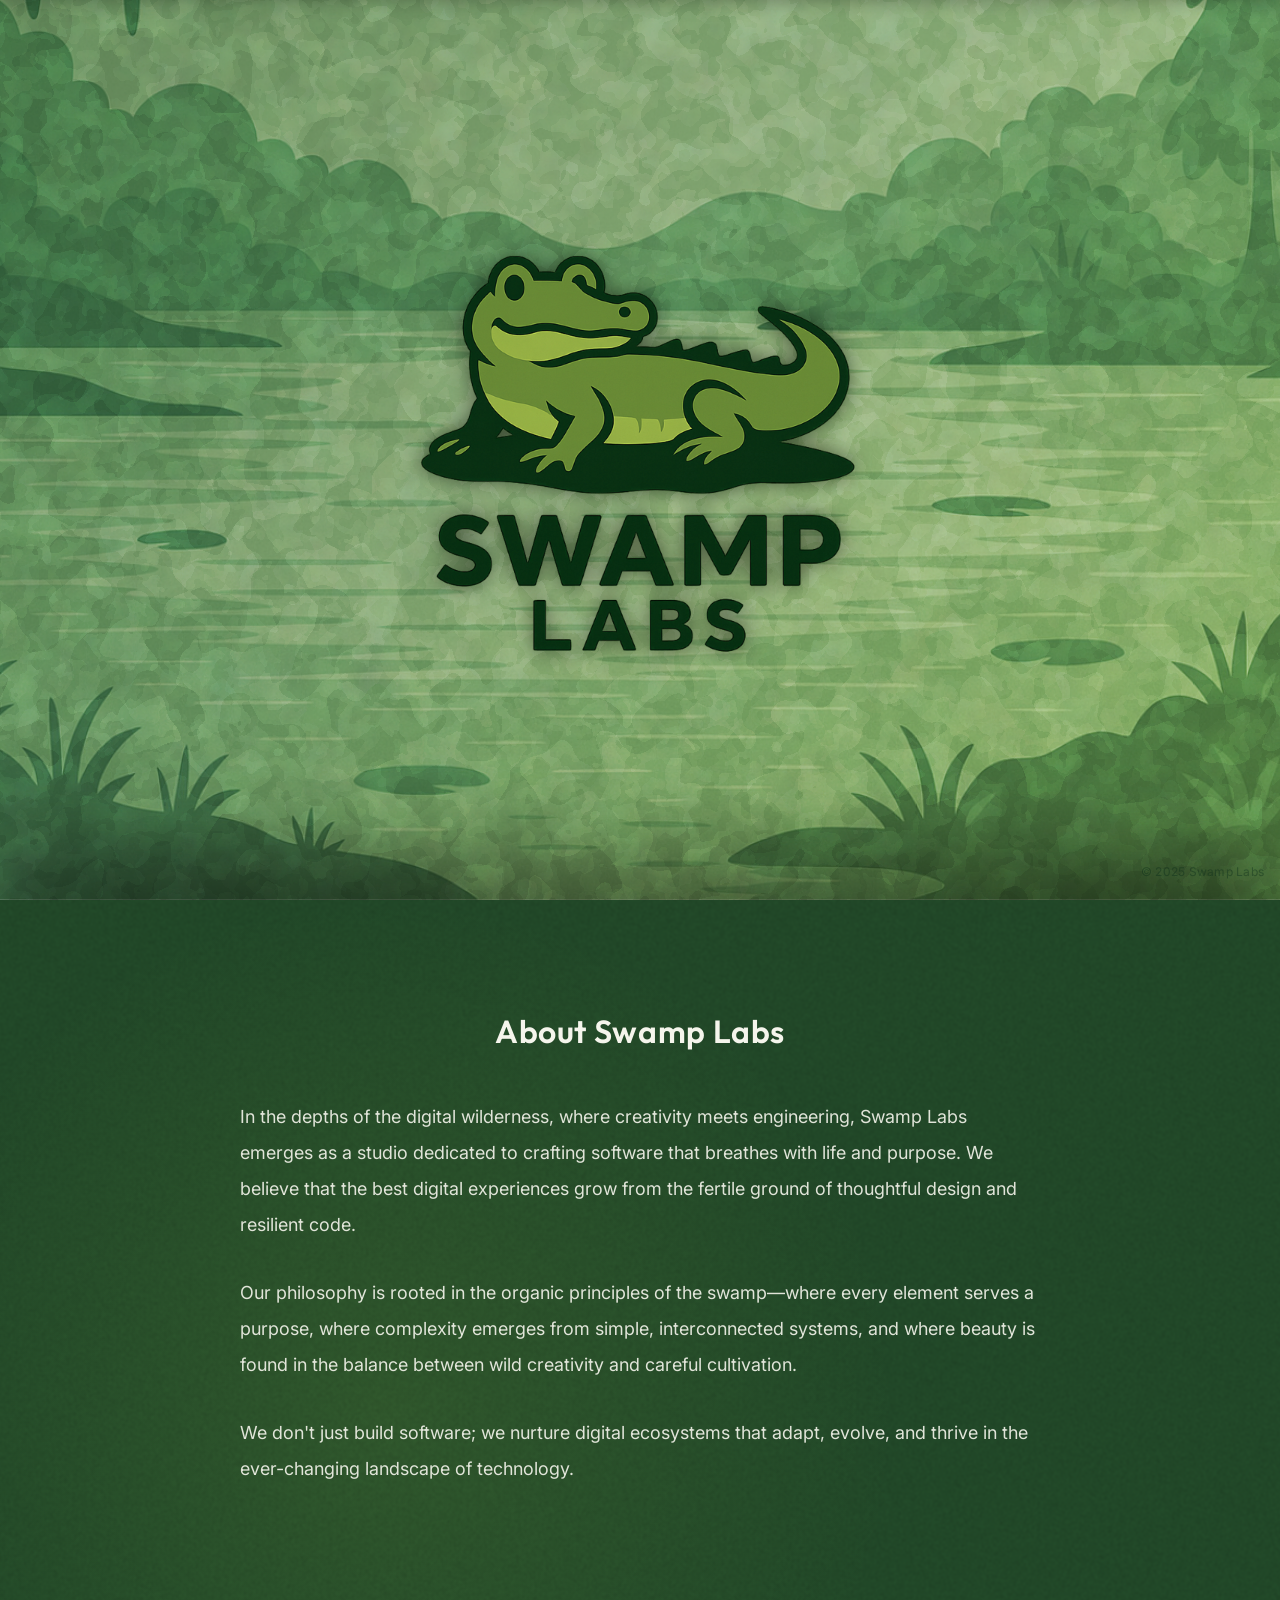
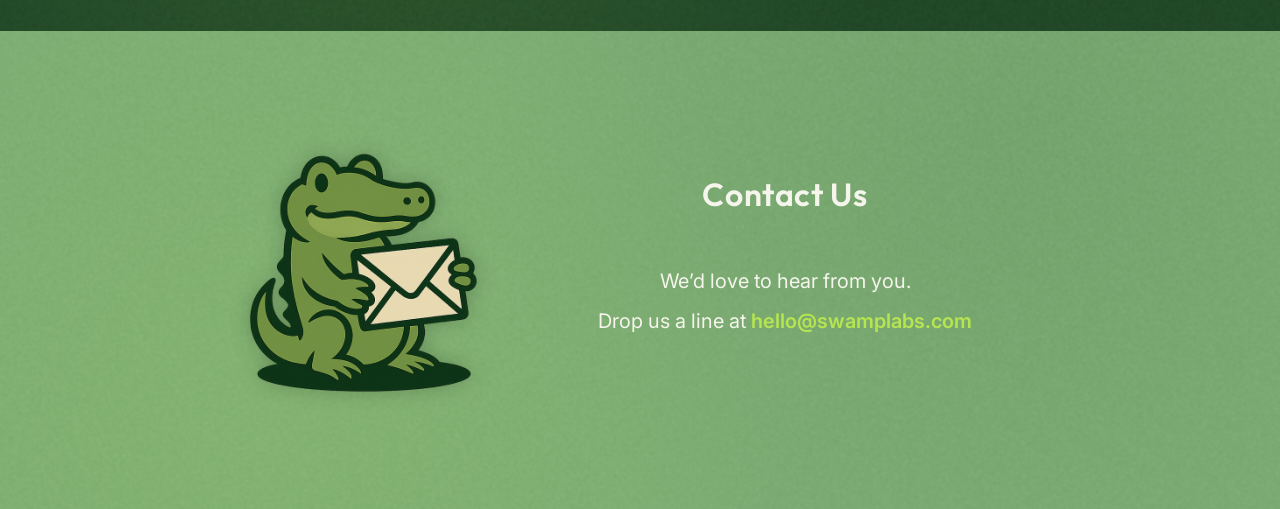
==== commit a48ed020: "Final MVP?" ====
--- a/index.html
+++ b/index.html
@@ -124,6 +124,11 @@
         </div>
     </section>
 
+    <!-- Footer -->
+    <footer class="footer">
+        <p class="footer__text">© 2025 Swamp Labs</p>
+    </footer>
+
     <!-- Smooth scroll script -->
     <script>
         // Smooth scrolling for anchor links
--- a/styles.css
+++ b/styles.css
@@ -121,6 +121,7 @@
   transform: translateY(0%);
   overflow: hidden;
   min-height: 4rem;
+  filter: drop-shadow(0 0 10px rgba(0, 0, 0, 0.3));
 }
 
 .nav::before {
@@ -379,6 +380,7 @@
   background-color: var(--color-swamp-dark);
   background-image: 
     radial-gradient(circle at 30% 70%, rgba(183, 229, 81, 0.1) 0%, transparent 50%);
+  filter: drop-shadow(0 -3em 3em rgba(0, 0, 0, 0.5));
 }
 
 .about::before {
@@ -505,6 +507,24 @@
   text-decoration-thickness: 2px;
 }
 
+/* Footer */
+.footer {
+  position: fixed;
+  bottom: 1rem;
+  right: 1rem;
+  z-index: 1000;
+  pointer-events: none;
+}
+
+.footer__text {
+  font-size: 0.75rem;
+  color: var(--color-charcoal);
+  opacity: 0.4;
+  margin: 0;
+  font-weight: 400;
+  letter-spacing: 0.02em;
+}
+
 /* Responsive Design */
 
 /* Mobile First - Base styles for mobile */
@@ -553,7 +573,7 @@
   }
 
   .hero__title {
-    font-size: clamp(1.75rem, 8vw, 2.25rem);
+    font-size: clamp(1rem, 8vw, 2rem);
     margin-bottom: var(--spacing-sm);
   }
 
@@ -563,7 +583,7 @@
 
   /* About Section */
   .about__container {
-    padding: var(--spacing-lg) var(--container-padding);
+    padding: var(--spacing-lg) var(--spacing-lg);
     min-height: auto;
   }
 
@@ -610,6 +630,17 @@
   .hero__fog-layer--2,
   .hero__fog-layer--3 {
     animation: none;
+    opacity: 0.3;
+  }
+
+  /* Footer adjustments for mobile */
+  .footer {
+    bottom: 0.5rem;
+    right: 0.5rem;
+  }
+
+  .footer__text {
+    font-size: 0.7rem;
     opacity: 0.3;
   }
 }
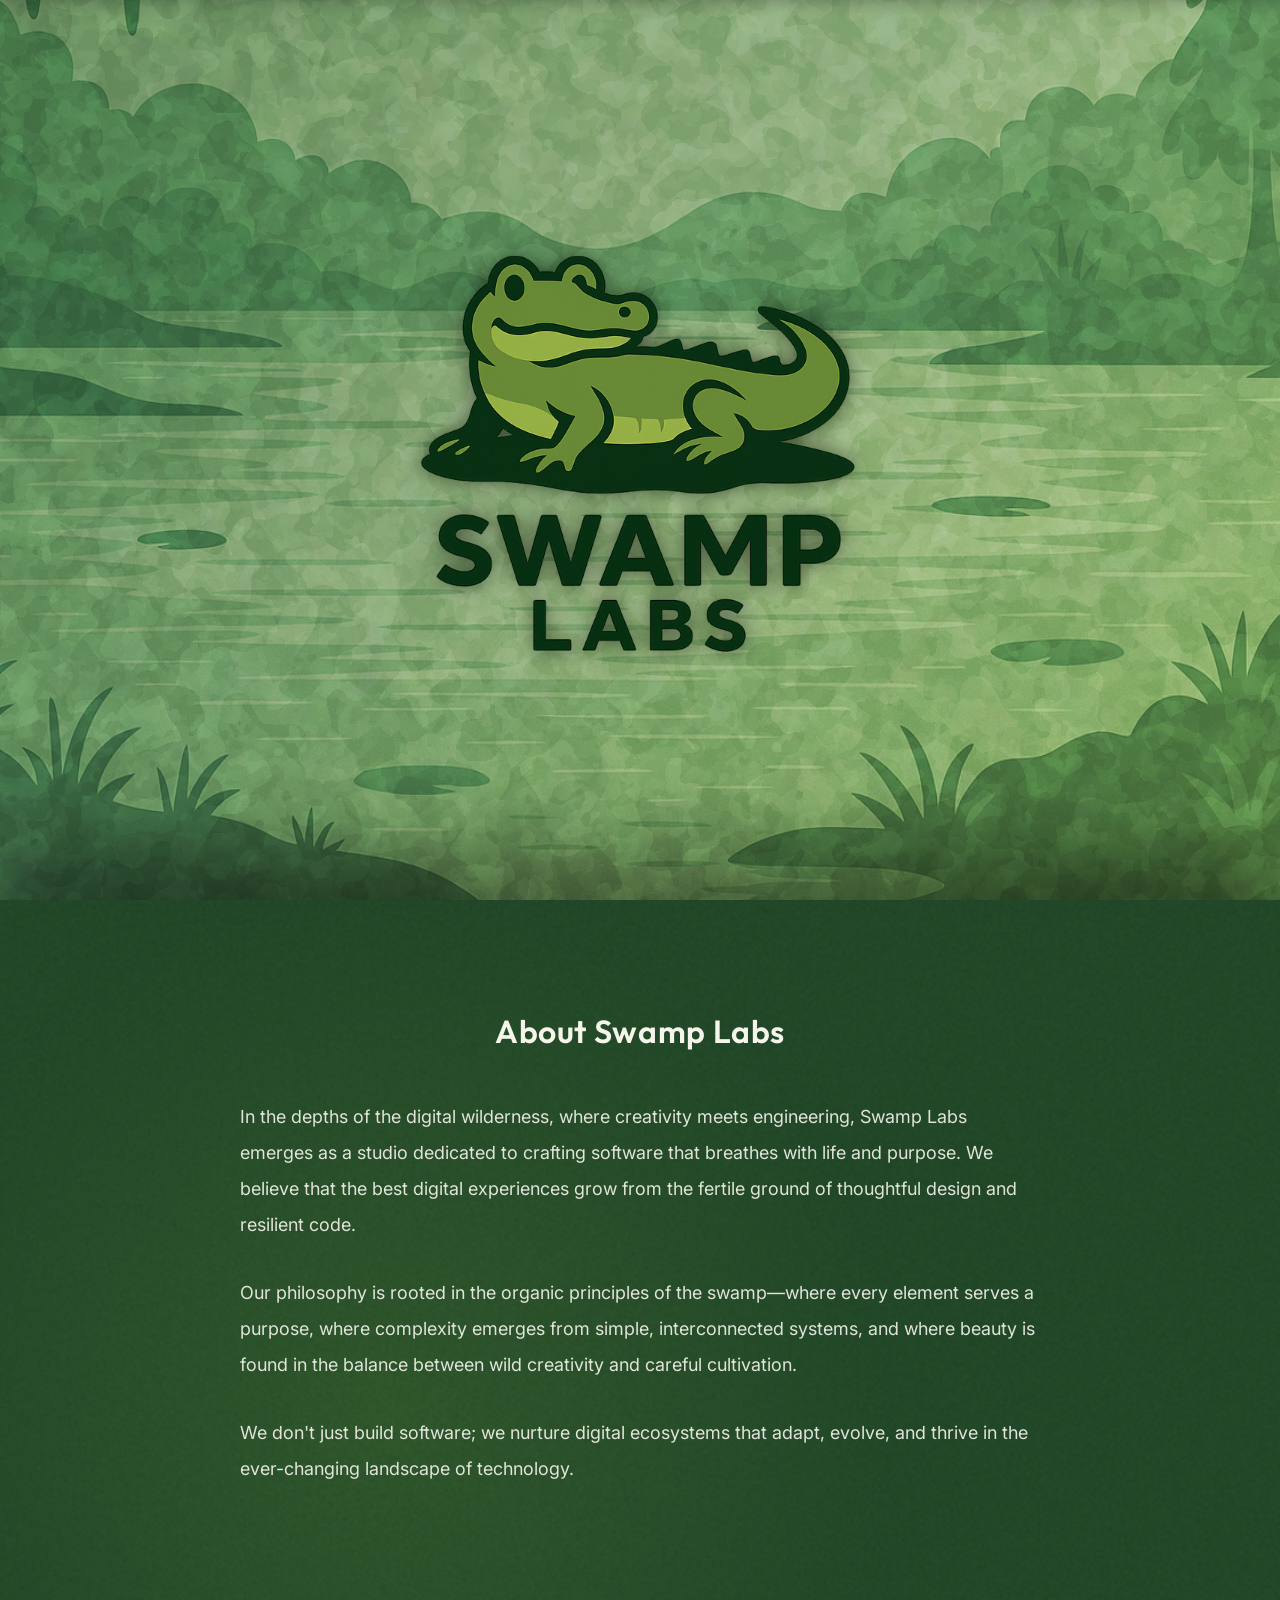
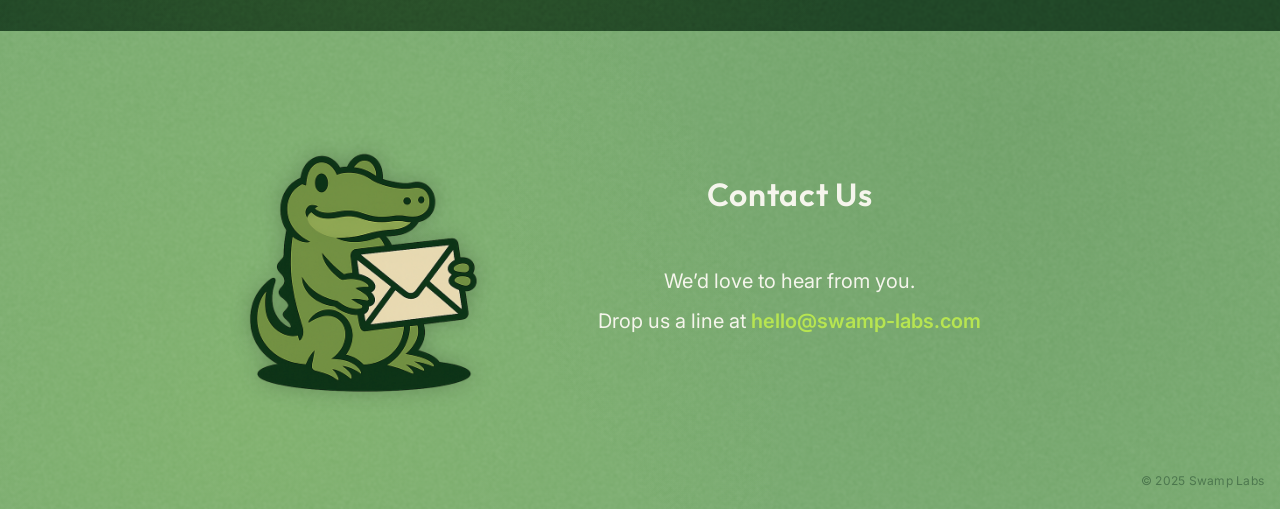
==== commit 92116720: "Update intro animation and email link" ====
--- a/index.html
+++ b/index.html
@@ -22,7 +22,7 @@
     <link rel="stylesheet" href="styles.css">
 </head>
 
-<body>
+<body class="page-load">
     <!-- SVG Noise Filter -->
     <svg style="position: absolute; width: 0; height: 0;">
       <defs>
@@ -118,7 +118,7 @@
                 <div>
                     <h2 class="contact__title">Contact Us</h2>
                     <p class="contact__text">We&rsquo;d love to hear from you. <br>Drop us a line at <a
-                            href="mailto:hello@swamplabs.com" class="contact__email">hello@swamplabs.com</a></p>
+                            href="mailto:hello@swamplabs.com" class="contact__email">hello@swamp-labs.com</a></p>
                 </div>
             </div>
         </div>
@@ -184,6 +184,12 @@
         // Initialize on page load
         updateScrollAnimations();
 
+        // Page fade-in animation
+        window.addEventListener('load', function() {
+            document.body.classList.remove('page-load');
+            document.body.classList.add('loaded');
+        });
+
     </script>
 </body>
 
--- a/styles.css
+++ b/styles.css
@@ -55,7 +55,7 @@
   font-size: var(--font-size-body);
   line-height: 1.6;
   color: var(--color-charcoal);
-  background-color: var(--color-off-white);
+  background-color: var(--color-swamp-green);
   overflow-x: hidden;
   margin: 0;
   padding: 0;
@@ -802,4 +802,35 @@
     --color-neon-lime: #FFFF00;
     --color-off-white: #FFFFFF;
   }
+}
+
+/* Page Load Animation */
+.page-load {
+  opacity: 0;
+  background-color: var(--color-swamp-green);
+  filter: blur(4px);
+  transition: none;
+}
+
+.loaded {
+  animation: fadeIn 1.2s ease-in-out forwards;
+}
+
+@keyframes fadeIn {
+  from {
+    opacity: 0;
+    filter: blur(4px);
+  }
+  to {
+    opacity: 1;
+    filter: blur(0px);
+  }
+}
+
+/* Respect reduced motion preferences */
+@media (prefers-reduced-motion: reduce) {
+  .loaded {
+    animation: none;
+    opacity: 1;
+  }
 }
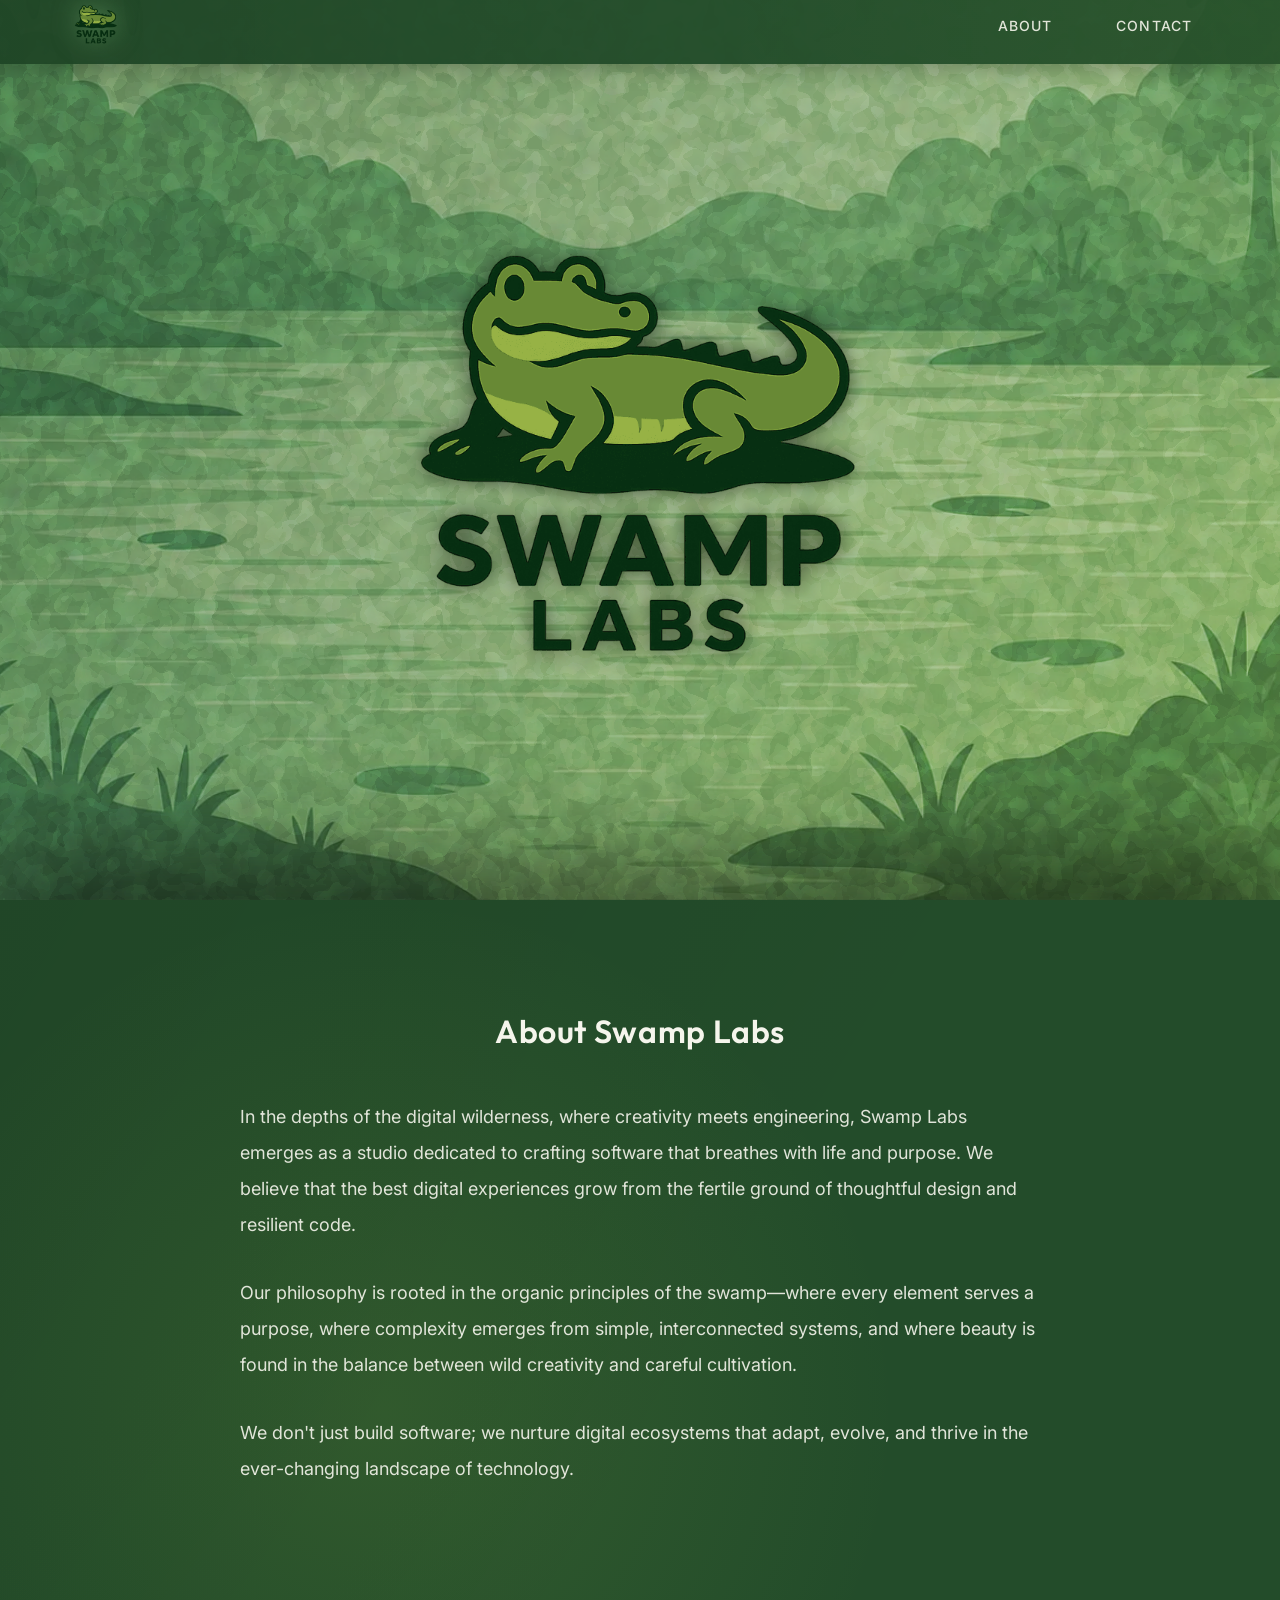
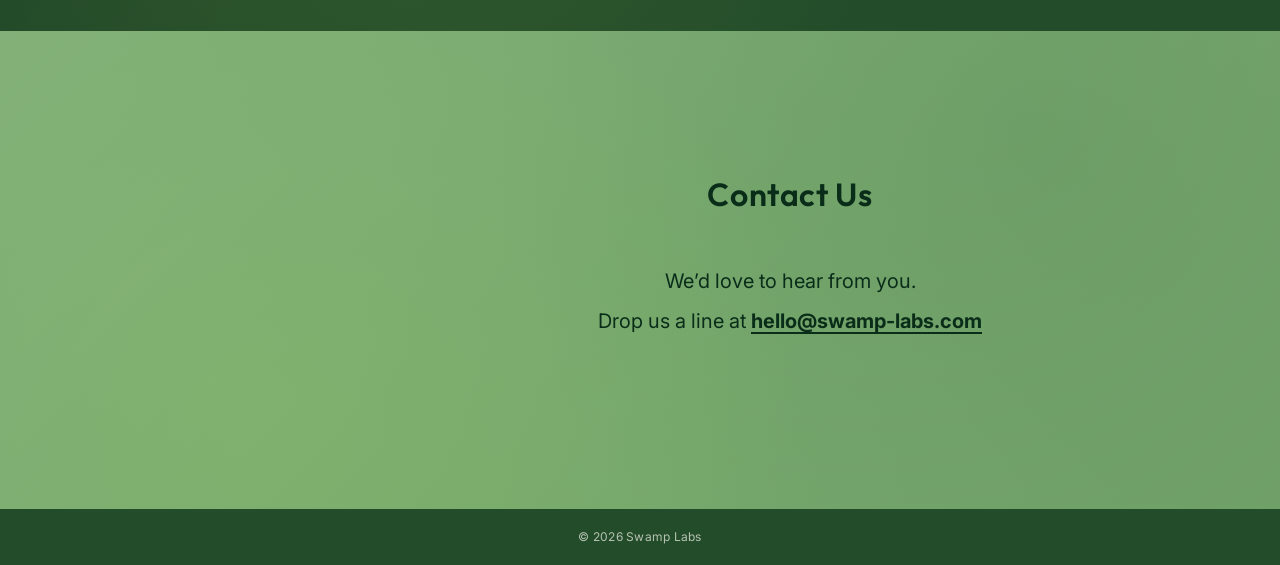
==== commit e3b14836: "Refresh" ====
--- a/index.html
+++ b/index.html
@@ -7,66 +7,99 @@
     <title>Swamp Labs - From the swamp we build</title>
     <meta name="description"
         content="Creative, resilient software crafted with care and curiosity. Swamp Labs builds thoughtful software, alive and rooted in curiosity.">
+    <meta name="robots" content="index, follow">
+    <meta name="theme-color" content="#234c2a">
+    <link rel="canonical" href="https://swamp-labs.com/">
+
+    <!-- Social sharing -->
+    <meta property="og:type" content="website">
+    <meta property="og:site_name" content="Swamp Labs">
+    <meta property="og:url" content="https://swamp-labs.com/">
+    <meta property="og:title" content="Swamp Labs - From the swamp we build">
+    <meta property="og:description"
+        content="Creative, resilient software crafted with care and curiosity.">
+    <meta property="og:image" content="https://swamp-labs.com/images/og-social.png">
+    <meta property="og:image:width" content="1200">
+    <meta property="og:image:height" content="630">
+    <meta property="og:image:alt"
+        content="Swamp Labs alligator logo in a watercolor swamp with the words From the swamp — we build">
+    <meta name="twitter:card" content="summary_large_image">
+    <meta name="twitter:title" content="Swamp Labs - From the swamp we build">
+    <meta name="twitter:description" content="Creative, resilient software crafted with care and curiosity.">
+    <meta name="twitter:image" content="https://swamp-labs.com/images/og-social.png">
 
     <!-- Google Fonts -->
     <link rel="preconnect" href="https://fonts.googleapis.com">
     <link rel="preconnect" href="https://fonts.gstatic.com" crossorigin>
     <link
-        href="https://fonts.googleapis.com/css2?family=Outfit:wght@400;500;600;700&family=Inter:wght@400;500;600&display=swap"
+        href="https://fonts.googleapis.com/css2?family=Outfit:wght@400;500;600;700&amp;family=Inter:wght@400;500;600&amp;display=swap"
         rel="stylesheet">
 
     <!-- Favicon -->
     <link rel="icon" type="image/x-icon" href="favicon.ico">
+    <link rel="icon" type="image/png" sizes="32x32" href="images/favicon-32.png">
+    <link rel="apple-touch-icon" sizes="180x180" href="images/apple-touch-icon.png">
+    <link rel="manifest" href="site.webmanifest">
+
+    <!-- Primary visual -->
+    <link rel="preload" as="image" href="images/swamp-light.webp" type="image/webp" fetchpriority="high">
 
     <!-- Styles -->
     <link rel="stylesheet" href="styles.css">
+
+    <!-- Search engine context -->
+    <script type="application/ld+json">
+    {
+      "@context": "https://schema.org",
+      "@type": "Organization",
+      "name": "Swamp Labs",
+      "url": "https://swamp-labs.com/",
+      "logo": "https://swamp-labs.com/images/logo.png",
+      "email": "hello@swamp-labs.com",
+      "description": "Creative, resilient software crafted with care and curiosity."
+    }
+    </script>
 </head>
 
-<body class="page-load">
-    <!-- SVG Noise Filter -->
-    <svg style="position: absolute; width: 0; height: 0;">
-      <defs>
-        <filter id="noise-texture">
-          <feTurbulence type="fractalNoise" baseFrequency="0.65" numOctaves="5" seed="2" />
-          <feColorMatrix type="saturate" values="0" />
-          <feComponentTransfer>
-            <feFuncA type="discrete" tableValues="0 1" />
-          </feComponentTransfer>
-        </filter>
-        
-        <!-- Fog Filters -->
-        <filter id="fog-texture-1">
-          <feTurbulence type="fractalNoise" baseFrequency="0.02" numOctaves="2" seed="1" />
-          <feColorMatrix type="saturate" values="0.3" />
-          <feComponentTransfer>
-            <feFuncA type="discrete" tableValues="0 0.8" />
-          </feComponentTransfer>
-        </filter>
-        
-        <filter id="fog-texture-2">
-          <feTurbulence type="fractalNoise" baseFrequency="0.03" numOctaves="3" seed="3" />
-          <feColorMatrix type="saturate" values="0.2" />
-          <feComponentTransfer>
-            <feFuncA type="discrete" tableValues="0 0.6" />
-          </feComponentTransfer>
-        </filter>
-        
-        <filter id="fog-texture-3">
-          <feTurbulence type="fractalNoise" baseFrequency="0.05" numOctaves="2" seed="5" />
-          <feColorMatrix type="saturate" values="0.4" />
-          <feComponentTransfer>
-            <feFuncA type="discrete" tableValues="0 0.4" />
-          </feComponentTransfer>
-        </filter>
-      </defs>
+<body id="top">
+    <a class="skip-link" href="#main-content">Skip to main content</a>
+
+    <!-- SVG Fog Filters -->
+    <svg style="position: absolute; width: 0; height: 0;" aria-hidden="true" focusable="false">
+        <defs>
+            <filter id="fog-texture-1">
+                <feTurbulence type="fractalNoise" baseFrequency="0.035" numOctaves="2" seed="1" />
+                <feColorMatrix type="saturate" values="0.3" />
+                <feComponentTransfer>
+                    <feFuncA type="discrete" tableValues="0 0.8" />
+                </feComponentTransfer>
+            </filter>
+
+            <filter id="fog-texture-2">
+                <feTurbulence type="fractalNoise" baseFrequency="0.04" numOctaves="2" seed="3" />
+                <feColorMatrix type="saturate" values="0.2" />
+                <feComponentTransfer>
+                    <feFuncA type="discrete" tableValues="0 0.6" />
+                </feComponentTransfer>
+            </filter>
+
+            <filter id="fog-texture-3">
+                <feTurbulence type="fractalNoise" baseFrequency="0.06" numOctaves="2" seed="5" />
+                <feColorMatrix type="saturate" values="0.4" />
+                <feComponentTransfer>
+                    <feFuncA type="discrete" tableValues="0 0.4" />
+                </feComponentTransfer>
+            </filter>
+        </defs>
     </svg>
 
     <!-- Navigation -->
-    <nav class="nav">
+    <nav class="nav" aria-label="Primary">
         <div class="nav__container">
-            <div class="nav__logo">
-                <img src="images/logo.png" alt="Swamp Labs" class="nav__logo-img">
-            </div>
+            <a href="#top" class="nav__logo" aria-label="Swamp Labs home">
+                <img src="images/logo-optimized.png" alt="Swamp Labs" class="nav__logo-img" width="800" height="800"
+                    decoding="async">
+            </a>
             <div class="nav__links">
                 <a href="#about" class="nav__link">About</a>
                 <a href="#contact" class="nav__link">Contact</a>
@@ -74,96 +107,82 @@
         </div>
     </nav>
 
-    <!-- Hero Section -->
-    <section class="hero">
-        <div class="hero__background"></div>
-        <div class="hero__fog-layer hero__fog-layer--1"></div>
-        <div class="hero__fog-layer hero__fog-layer--2"></div>
-        <div class="hero__fog-layer hero__fog-layer--3"></div>
-        <div class="hero__content">
-            <img src="images/logo.png" alt="Swamp Labs" class="hero__logo">
-            <h1 class="hero__title">From the swamp &mdash; we build</h1>
-            <p class="hero__subtitle">Creative software crafted with care and curiosity</p>
-        </div>
-    </section>
-
-    <!-- About Section -->
-    <section class="about" id="about">
-        <div class="about__container">
-            <h2 class="about__title">About Swamp Labs</h2>
-            <div class="about__content">
-                <div class="about__text">
-                    <p>In the depths of the digital wilderness, where creativity meets engineering, Swamp Labs emerges
-                        as a studio dedicated to crafting software that breathes with life and purpose. We believe that
-                        the best digital experiences grow from the fertile ground of thoughtful design and resilient
-                        code.</p>
-
-                    <p>Our philosophy is rooted in the organic principles of the swamp—where every element serves a
-                        purpose, where complexity emerges from simple, interconnected systems, and where beauty is found
-                        in the balance between wild creativity and careful cultivation.</p>
-
-                    <p>We don't just build software; we nurture digital ecosystems that adapt, evolve, and thrive in the
-                        ever-changing landscape of technology.</p>
+    <main id="main-content">
+        <!-- Hero Section -->
+        <section class="hero" aria-labelledby="hero-title">
+            <div class="hero__background"></div>
+            <div class="hero__fog-layer hero__fog-layer--1" aria-hidden="true"></div>
+            <div class="hero__fog-layer hero__fog-layer--2" aria-hidden="true"></div>
+            <div class="hero__fog-layer hero__fog-layer--3" aria-hidden="true"></div>
+            <div class="hero__content">
+                <img src="images/logo-optimized.png" alt="" aria-hidden="true" class="hero__logo" width="800" height="800"
+                    decoding="async" fetchpriority="high">
+                <h1 class="hero__title" id="hero-title">From the swamp &mdash; we build</h1>
+                <p class="hero__subtitle">Creative software crafted with care and curiosity</p>
+            </div>
+        </section>
+
+        <!-- About Section -->
+        <section class="about" id="about">
+            <div class="about__container">
+                <h2 class="about__title">About Swamp Labs</h2>
+                <div class="about__content">
+                    <div class="about__text">
+                        <p>In the depths of the digital wilderness, where creativity meets engineering, Swamp Labs emerges
+                            as a studio dedicated to crafting software that breathes with life and purpose. We believe that
+                            the best digital experiences grow from the fertile ground of thoughtful design and resilient
+                            code.</p>
+
+                        <p>Our philosophy is rooted in the organic principles of the swamp—where every element serves a
+                            purpose, where complexity emerges from simple, interconnected systems, and where beauty is found
+                            in the balance between wild creativity and careful cultivation.</p>
+
+                        <p>We don't just build software; we nurture digital ecosystems that adapt, evolve, and thrive in the
+                            ever-changing landscape of technology.</p>
+                    </div>
+
                 </div>
-
-            </div>
-        </div>
-    </section>
-
-    <!-- Contact Section -->
-    <section class="contact" id="contact">
-        <div class="contact__container">
-            <div class="contact__content">
-                <img src="images/email.png" alt="Swamp Labs mascot holding an email" class="contact__mascot">
-                <div>
-                    <h2 class="contact__title">Contact Us</h2>
-                    <p class="contact__text">We&rsquo;d love to hear from you. <br>Drop us a line at <a
-                            href="mailto:hello@swamplabs.com" class="contact__email">hello@swamp-labs.com</a></p>
+            </div>
+        </section>
+
+        <!-- Contact Section -->
+        <section class="contact" id="contact">
+            <div class="contact__container">
+                <div class="contact__content">
+                    <img src="images/email-optimized.png" alt="Swamp Labs mascot holding an envelope" class="contact__mascot"
+                        width="800" height="800" loading="lazy" decoding="async">
+                    <div>
+                        <h2 class="contact__title">Contact Us</h2>
+                        <p class="contact__text">We&rsquo;d love to hear from you.<br>
+                            Drop us a line at
+                            <a href="mailto:hello@swamp-labs.com" class="contact__email">hello@swamp-labs.com</a>
+                        </p>
+                    </div>
                 </div>
             </div>
-        </div>
-    </section>
+        </section>
+    </main>
 
     <!-- Footer -->
     <footer class="footer">
-        <p class="footer__text">© 2025 Swamp Labs</p>
+        <p class="footer__text">© <span id="current-year">2026</span> Swamp Labs</p>
     </footer>
 
-    <!-- Smooth scroll script -->
     <script>
-        // Smooth scrolling for anchor links
-        document.querySelectorAll('a[href^="#"]').forEach(anchor => {
-            anchor.addEventListener('click', function (e) {
-                e.preventDefault();
-                const target = document.querySelector(this.getAttribute('href'));
-                if (target) {
-                    target.scrollIntoView({
-                        behavior: 'smooth',
-                        block: 'start'
-                    });
-                }
-            });
-        });
-
         // Scroll-based hero animations
         let ticking = false;
 
         function updateScrollAnimations() {
             const scrollY = window.scrollY;
-            const nav = document.querySelector('.nav');
             const heroLogo = document.querySelector('.hero__logo');
             const heroTitle = document.querySelector('.hero__title');
             const heroSubtitle = document.querySelector('.hero__subtitle');
 
             if (scrollY > 100) {
-                // Show nav, hide hero logo, show title and subtitle
-                nav.classList.add('visible');
                 heroLogo.classList.add('hidden');
                 heroTitle.classList.add('visible');
                 heroSubtitle.classList.add('visible');
             } else {
-                // Hide nav, show hero logo, hide title and subtitle
-                nav.classList.remove('visible');
                 heroLogo.classList.remove('hidden');
                 heroTitle.classList.remove('visible');
                 heroSubtitle.classList.remove('visible');
@@ -179,18 +198,26 @@
             }
         }
 
-        window.addEventListener('scroll', requestTick);
+        window.addEventListener('scroll', requestTick, { passive: true });
 
         // Initialize on page load
         updateScrollAnimations();
 
-        // Page fade-in animation
-        window.addEventListener('load', function() {
-            document.body.classList.remove('page-load');
-            document.body.classList.add('loaded');
-        });
-
+        // Pause fog while the hero is off-screen
+        const hero = document.querySelector('.hero');
+        if (hero && 'IntersectionObserver' in window) {
+            const fogObserver = new IntersectionObserver(
+                ([entry]) => {
+                    hero.classList.toggle('is-fog-paused', !entry.isIntersecting);
+                },
+                { rootMargin: '10% 0px' }
+            );
+            fogObserver.observe(hero);
+        }
+
+        // Keep the footer current without requiring annual edits
+        document.getElementById('current-year').textContent = new Date().getFullYear();
     </script>
 </body>
 
-</html>+</html>
--- a/styles.css
+++ b/styles.css
@@ -61,6 +61,29 @@
   padding: 0;
 }
 
+.skip-link {
+  position: fixed;
+  top: var(--spacing-sm);
+  left: var(--spacing-sm);
+  z-index: 2000;
+  padding: 0.75rem 1rem;
+  color: var(--color-charcoal);
+  background: var(--color-neon-lime);
+  border-radius: 0.25rem;
+  font-weight: 700;
+  text-decoration: none;
+  transform: translateY(-200%);
+  transition: transform var(--transition-fast);
+}
+
+.skip-link:focus {
+  transform: translateY(0);
+}
+
+.skip-link:visited {
+  color: var(--color-charcoal);
+}
+
 /* Typography */
 h1,
 h2,
@@ -111,33 +134,24 @@
 /* Navigation */
 .nav {
   position: fixed;
-  bottom: 100%;
+  top: 0;
   left: 0;
   right: 0;
-  background-color: var(--color-swamp-dark);
+  background-color: rgba(35, 76, 42, 0.96);
   z-index: 1000;
   padding: 0;
-  transition: all var(--transition-normal);
-  transform: translateY(0%);
   overflow: hidden;
   min-height: 4rem;
-  filter: drop-shadow(0 0 10px rgba(0, 0, 0, 0.3));
+  box-shadow: 0 0.25rem 1.25rem rgba(0, 0, 0, 0.25);
 }
 
 .nav::before {
   content: '';
   position: absolute;
   inset: 0;
-  background: rgba(0, 0, 0, 0.08);
-  filter: url(#noise-texture) blur(0.5px);
-  opacity: 0.7;
-  mix-blend-mode: multiply;
+  background: linear-gradient(90deg, rgba(0, 0, 0, 0.08), transparent 55%, rgba(183, 229, 81, 0.04));
   pointer-events: none;
   z-index: 1;
-}
-
-.nav.visible {
-  transform: translateY(100%);
 }
 
 .nav__container {
@@ -153,12 +167,13 @@
 
 .nav__logo-img {
   height: 3rem;
-  margin-top: 0.5rem;
+  margin-top: 0;
   width: auto;
   filter: drop-shadow(0 0 10px var(--color-swamp-green));
   object-fit: contain;
   object-position: center;
-  transform: scale(1.4);
+  transform: scale(1.2);
+  display: block;
 }
 
 .nav__links {
@@ -179,7 +194,12 @@
   transition: all var(--transition-fast);
 }
 
-.nav__link:hover {
+.nav__link:visited {
+  color: var(--color-off-white);
+}
+
+.nav__link:hover,
+.nav__link:visited:hover {
   color: var(--color-neon-lime);
   text-decoration: none;
 }
@@ -188,6 +208,7 @@
 .hero {
   position: relative;
   height: 100vh;
+  height: 100svh;
   overflow: hidden;
   display: flex;
   align-items: center;
@@ -201,7 +222,7 @@
 .hero__background {
   position: absolute;
   inset: 0;
-  background: center / cover no-repeat url('images/swamp-light.jpg');
+  background: center / cover no-repeat url('images/swamp-light.webp');
 
   will-change: transform;
   animation: heroParallax linear both;
@@ -235,6 +256,7 @@
   background: rgba(245, 245, 236, 0.02);
   mix-blend-mode: overlay;
   opacity: 0.25;
+  pointer-events: none;
 }
 
 .hero__fog-layer--1 {
@@ -255,6 +277,51 @@
   background: rgba(245, 245, 236, 0.02);
   animation: fogDrift3 60s ease-in-out infinite alternate;
   animation-delay: -40s;
+}
+
+/* Stop filter work when the hero leaves the viewport */
+.hero.is-fog-paused .hero__fog-layer {
+  animation-play-state: paused;
+  visibility: hidden;
+  will-change: auto;
+}
+
+/* Third layer is desktop-only; tablet/mobile keep two */
+@media (max-width: 1024px) {
+  .hero__fog-layer--3 {
+    display: none;
+  }
+}
+
+/* Fog Drift Animations */
+@keyframes fogDrift1 {
+  from {
+    transform: translateX(-20%) translateY(10%);
+  }
+
+  to {
+    transform: translateX(20%) translateY(-5%);
+  }
+}
+
+@keyframes fogDrift2 {
+  from {
+    transform: translateX(15%) translateY(15%);
+  }
+
+  to {
+    transform: translateX(-15%) translateY(-10%);
+  }
+}
+
+@keyframes fogDrift3 {
+  from {
+    transform: translateX(-25%) translateY(5%);
+  }
+
+  to {
+    transform: translateX(25%) translateY(-15%);
+  }
 }
 
 .hero__content {
@@ -322,36 +389,6 @@
   }
 }
 
-/* Fog Drift Animations */
-@keyframes fogDrift1 {
-  from {
-    transform: translateX(-20%) translateY(10%);
-  }
-  to {
-    transform: translateX(20%) translateY(-5%);
-  }
-}
-
-@keyframes fogDrift2 {
-  from {
-    transform: translateX(15%) translateY(15%);
-  }
-  to {
-    transform: translateX(-15%) translateY(-10%);
-  }
-}
-
-@keyframes fogDrift3 {
-  from {
-    transform: translateX(-25%) translateY(5%);
-  }
-  to {
-    transform: translateX(25%) translateY(-15%);
-  }
-}
-
-
-
 .hero__title {
   font-size: clamp(2.5rem, 5vw, var(--font-size-h1));
   margin-bottom: var(--spacing-md);
@@ -376,6 +413,7 @@
 .about {
   position: relative;
   overflow: hidden;
+  scroll-margin-top: 4rem;
   padding: var(--spacing-xxl) 0;
   background-color: var(--color-swamp-dark);
   background-image: 
@@ -387,10 +425,7 @@
   content: '';
   position: absolute;
   inset: 0;
-  background: rgba(0, 0, 0, 0.04);
-  filter: url(#noise-texture) blur(0.8px);
-  opacity: 0.5;
-  mix-blend-mode: multiply;
+  background: linear-gradient(120deg, rgba(0, 0, 0, 0.08), transparent 60%);
   pointer-events: none;
   z-index: 1;
 }
@@ -435,6 +470,7 @@
 /* Contact Section */
 .contact {
   position: relative;
+  scroll-margin-top: 4rem;
   padding: var(--spacing-xxl) 0;
   overflow: hidden;
 
@@ -448,10 +484,7 @@
   content: '';
   position: absolute;
   inset: 0;
-  background: rgba(0, 0, 0, 0.04);
-  filter: url(#noise-texture) blur(0.8px);
-  opacity: 0.45;
-  mix-blend-mode: soft-light;
+  background: linear-gradient(135deg, rgba(245, 245, 236, 0.08), transparent 55%, rgba(35, 76, 42, 0.08));
   pointer-events: none;
   z-index: 1;
 }
@@ -466,7 +499,7 @@
 }
 
 .contact__title {
-  color: var(--color-off-white);
+  color: var(--color-charcoal);
   margin-bottom: var(--spacing-xl);
 }
 
@@ -490,36 +523,43 @@
 
 .contact__text {
   font-size: 1.25rem;
-  color: var(--color-off-white);
+  color: var(--color-charcoal);
   flex: 1;
 }
 
 .contact__email {
-  color: var(--color-neon-lime);
-  font-weight: 600;
-  text-decoration: none;
-  transition: all var(--transition-fast);
-}
-
-.contact__email:hover {
-  color: var(--color-off-white);
+  display: inline-block;
+  color: var(--color-charcoal);
+  font-weight: 700;
   text-decoration: underline;
   text-decoration-thickness: 2px;
+  text-underline-offset: 0.18em;
+  white-space: nowrap;
+  transition: all var(--transition-fast);
+}
+
+.contact__email:visited {
+  color: var(--color-charcoal);
+}
+
+.contact__email:hover,
+.contact__email:visited:hover {
+  color: var(--color-swamp-dark);
+  text-decoration-thickness: 3px;
 }
 
 /* Footer */
 .footer {
-  position: fixed;
-  bottom: 1rem;
-  right: 1rem;
-  z-index: 1000;
-  pointer-events: none;
+  position: relative;
+  padding: var(--spacing-sm) var(--container-padding);
+  background: var(--color-swamp-dark);
+  text-align: center;
 }
 
 .footer__text {
   font-size: 0.75rem;
-  color: var(--color-charcoal);
-  opacity: 0.4;
+  color: var(--color-off-white);
+  opacity: 0.7;
   margin: 0;
   font-weight: 400;
   letter-spacing: 0.02em;
@@ -541,21 +581,23 @@
     flex-direction: row;
     justify-content: space-between;
     align-items: center;
-    padding: var(--spacing-sm) var(--container-padding);
+    min-height: 4rem;
+    padding: 0.25rem var(--container-padding);
   }
 
   .nav__logo-img {
-    height: 3rem;
+    height: 2.25rem;
+    transform: scale(1.1);
   }
 
   .nav__links {
-    gap: var(--spacing-md);
+    gap: 0.25rem;
     justify-content: flex-end;
   }
 
   .nav__link {
-    font-size: 1rem;
-    padding: var(--spacing-xs) var(--spacing-sm);
+    font-size: 0.875rem;
+    padding: var(--spacing-xs) 0.625rem;
     min-height: 44px;
     display: flex;
     align-items: center;
@@ -633,15 +675,9 @@
     opacity: 0.3;
   }
 
-  /* Footer adjustments for mobile */
-  .footer {
-    bottom: 0.5rem;
-    right: 0.5rem;
-  }
-
   .footer__text {
-    font-size: 0.7rem;
-    opacity: 0.3;
+    font-size: 0.75rem;
+    opacity: 0.7;
   }
 }
 
@@ -763,6 +799,10 @@
 
 /* Accessibility */
 @media (prefers-reduced-motion: reduce) {
+  html {
+    scroll-behavior: auto;
+  }
+
   * {
     animation-duration: 0.01ms !important;
     animation-iteration-count: 1 !important;
@@ -771,29 +811,21 @@
 
   /* Disable scroll-driven animations for reduced motion */
   .hero__background,
-  .hero__content {
+  .hero__content,
+  .hero__fog-layer {
     animation: none !important;
   }
 }
 
-/* Remove unwanted focus outlines and active states */
-a:focus,
-a:active,
-button:focus,
-button:active {
-  outline: none;
-  box-shadow: none;
-}
-
-/* Remove default link styling */
-a {
-  -webkit-tap-highlight-color: transparent;
-  -webkit-touch-callout: none;
-  -webkit-user-select: none;
-  -khtml-user-select: none;
-  -moz-user-select: none;
-  -ms-user-select: none;
-  user-select: none;
+a:focus-visible,
+button:focus-visible {
+  outline: 3px solid var(--color-neon-lime);
+  outline-offset: 4px;
+  border-radius: 0.125rem;
+}
+
+.contact a:focus-visible {
+  outline-color: var(--color-charcoal);
 }
 
 /* High contrast mode support */
@@ -803,34 +835,3 @@
     --color-off-white: #FFFFFF;
   }
 }
-
-/* Page Load Animation */
-.page-load {
-  opacity: 0;
-  background-color: var(--color-swamp-green);
-  filter: blur(4px);
-  transition: none;
-}
-
-.loaded {
-  animation: fadeIn 1.2s ease-in-out forwards;
-}
-
-@keyframes fadeIn {
-  from {
-    opacity: 0;
-    filter: blur(4px);
-  }
-  to {
-    opacity: 1;
-    filter: blur(0px);
-  }
-}
-
-/* Respect reduced motion preferences */
-@media (prefers-reduced-motion: reduce) {
-  .loaded {
-    animation: none;
-    opacity: 1;
-  }
-}
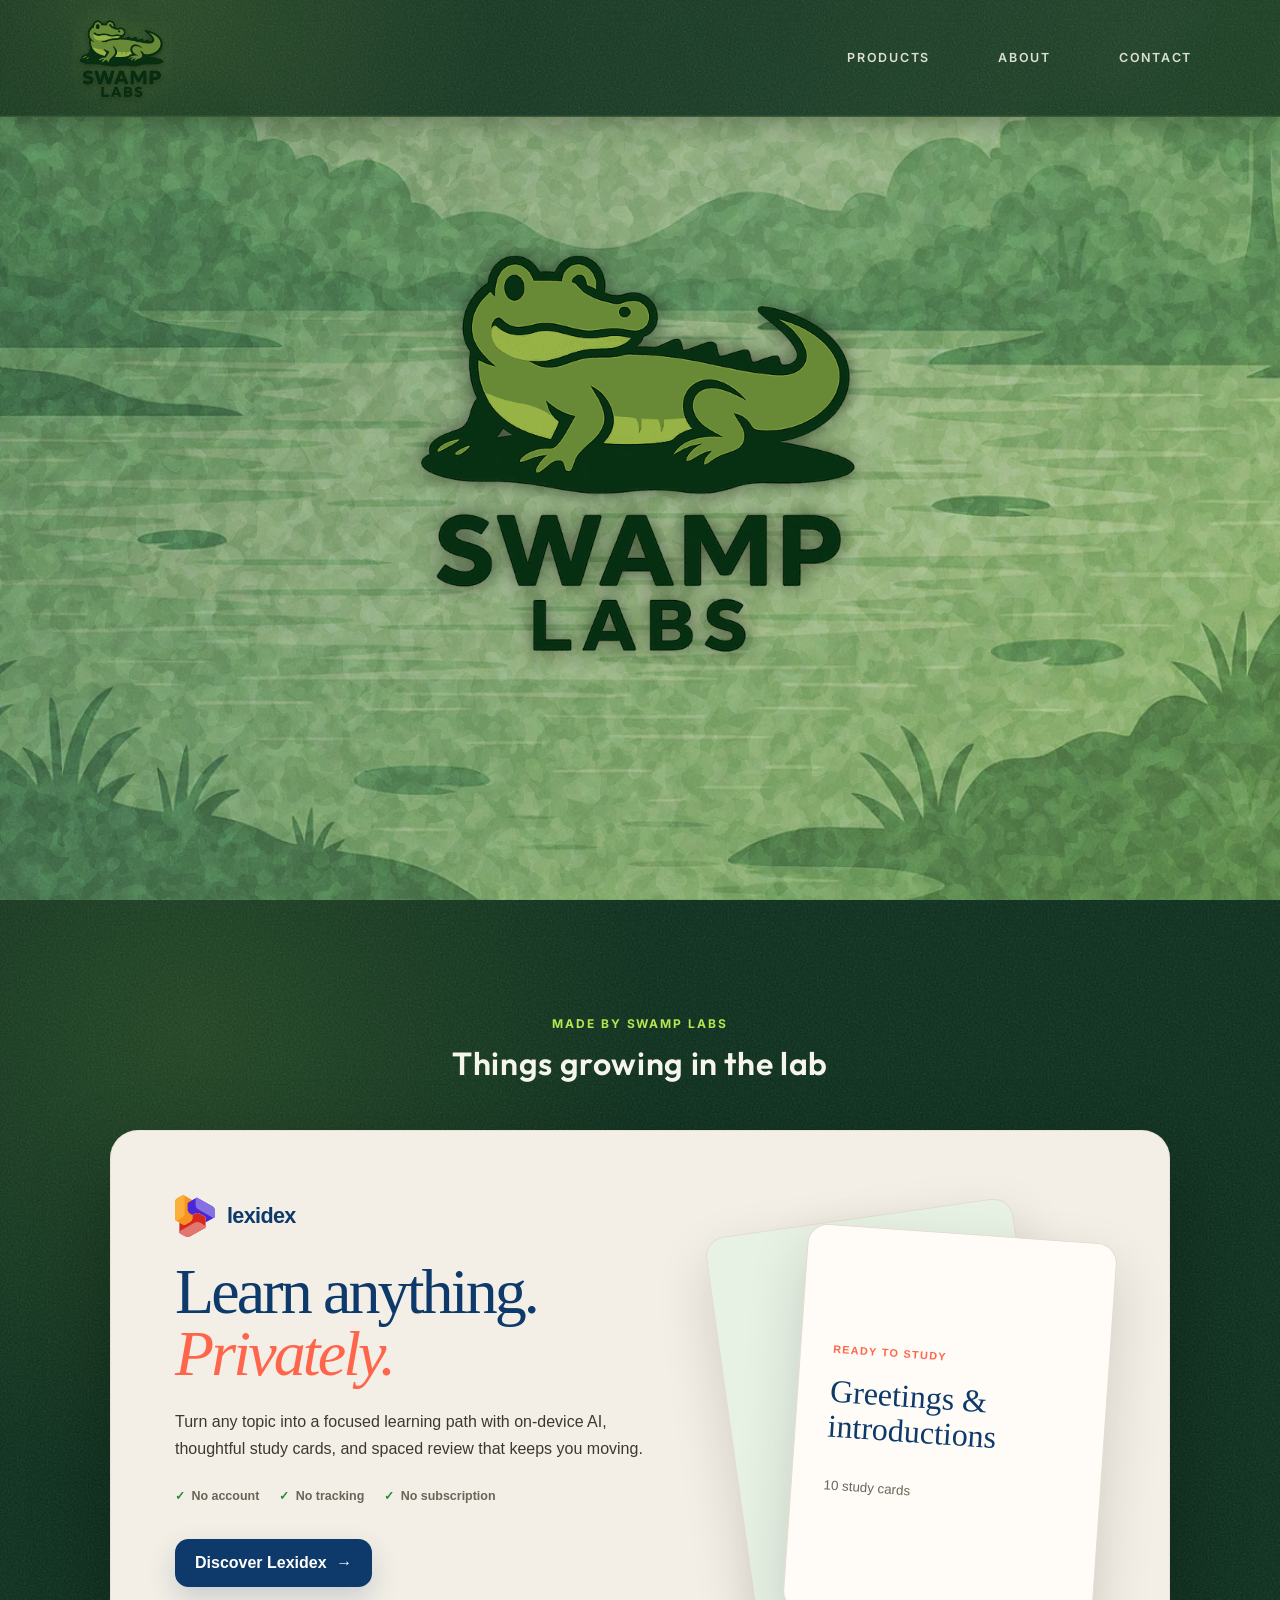
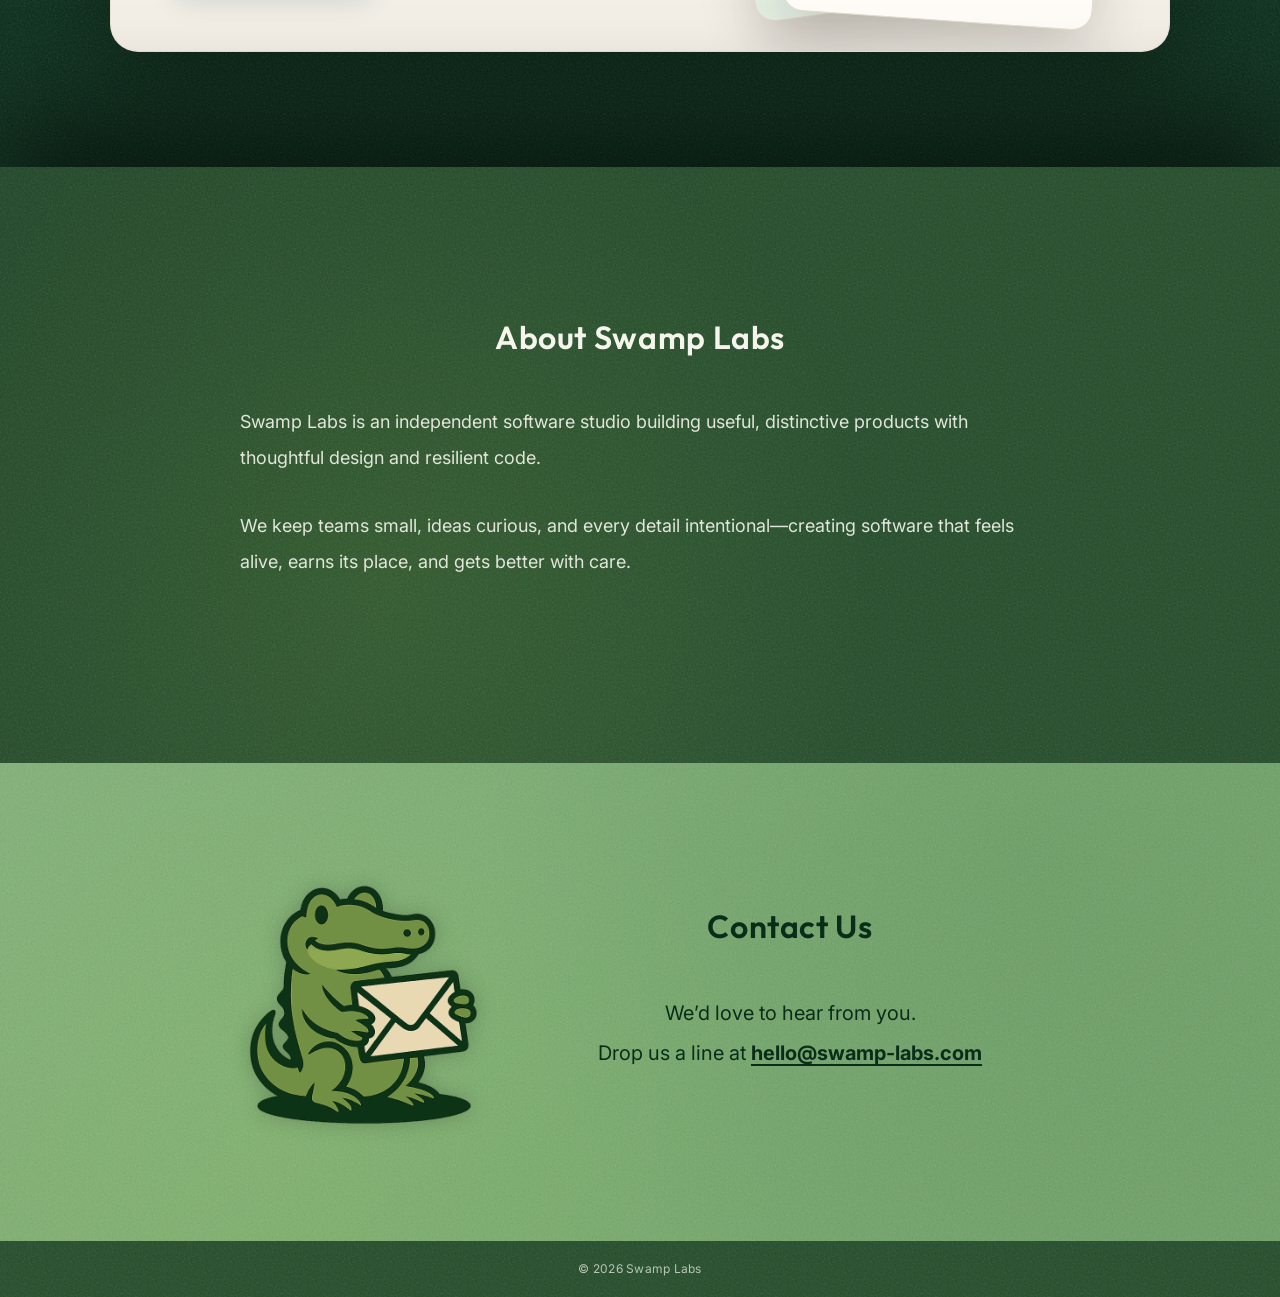
==== commit 6a4ce309: "Lexidex landing" ====
--- a/index.html
+++ b/index.html
@@ -6,7 +6,7 @@
     <meta name="viewport" content="width=device-width, initial-scale=1.0">
     <title>Swamp Labs - From the swamp we build</title>
     <meta name="description"
-        content="Creative, resilient software crafted with care and curiosity. Swamp Labs builds thoughtful software, alive and rooted in curiosity.">
+        content="Swamp Labs builds thoughtful, resilient software—including Lexidex, a private learning app powered by on-device AI.">
     <meta name="robots" content="index, follow">
     <meta name="theme-color" content="#234c2a">
     <link rel="canonical" href="https://swamp-labs.com/">
@@ -17,7 +17,7 @@
     <meta property="og:url" content="https://swamp-labs.com/">
     <meta property="og:title" content="Swamp Labs - From the swamp we build">
     <meta property="og:description"
-        content="Creative, resilient software crafted with care and curiosity.">
+        content="Thoughtful, resilient software—including Lexidex, a private learning app powered by on-device AI.">
     <meta property="og:image" content="https://swamp-labs.com/images/og-social.png">
     <meta property="og:image:width" content="1200">
     <meta property="og:image:height" content="630">
@@ -25,7 +25,7 @@
         content="Swamp Labs alligator logo in a watercolor swamp with the words From the swamp — we build">
     <meta name="twitter:card" content="summary_large_image">
     <meta name="twitter:title" content="Swamp Labs - From the swamp we build">
-    <meta name="twitter:description" content="Creative, resilient software crafted with care and curiosity.">
+    <meta name="twitter:description" content="Thoughtful, resilient software—including Lexidex, a private learning app powered by on-device AI.">
     <meta name="twitter:image" content="https://swamp-labs.com/images/og-social.png">
 
     <!-- Google Fonts -->
@@ -101,6 +101,7 @@
                     decoding="async">
             </a>
             <div class="nav__links">
+                <a href="#products" class="nav__link">Products</a>
                 <a href="#about" class="nav__link">About</a>
                 <a href="#contact" class="nav__link">Contact</a>
             </div>
@@ -122,25 +123,54 @@
             </div>
         </section>
 
+        <!-- Products Section -->
+        <section class="products" id="products" aria-labelledby="products-title">
+            <div class="products__container">
+                <p class="products__eyebrow">Made by Swamp Labs</p>
+                <h2 class="products__title" id="products-title">Things growing in the lab</h2>
+
+                <article class="product-card">
+                    <div class="product-card__copy">
+                        <div class="product-card__brand">
+                            <img src="lexidex/assets/lexidex-icon.svg" alt="" class="product-card__icon" width="72"
+                                height="78" loading="lazy" decoding="async">
+                            <span>lexidex</span>
+                        </div>
+                        <h3 class="product-card__title">Learn anything.<br><em>Privately.</em></h3>
+                        <p class="product-card__text">Turn any topic into a focused learning path with on-device AI,
+                            thoughtful study cards, and spaced review that keeps you moving.</p>
+                        <ul class="product-card__promises" aria-label="Lexidex highlights">
+                            <li>No account</li>
+                            <li>No tracking</li>
+                            <li>No subscription</li>
+                        </ul>
+                        <a class="product-card__link" href="lexidex/">Discover Lexidex <span aria-hidden="true">→</span></a>
+                    </div>
+
+                    <div class="product-card__visual" aria-hidden="true">
+                        <div class="product-card__study-card product-card__study-card--back">Conversational Spanish</div>
+                        <div class="product-card__study-card product-card__study-card--front">
+                            <span>Ready to study</span>
+                            <strong>Greetings &amp;<br>introductions</strong>
+                            <small>10 study cards</small>
+                        </div>
+                    </div>
+                </article>
+            </div>
+        </section>
+
         <!-- About Section -->
         <section class="about" id="about">
             <div class="about__container">
                 <h2 class="about__title">About Swamp Labs</h2>
                 <div class="about__content">
                     <div class="about__text">
-                        <p>In the depths of the digital wilderness, where creativity meets engineering, Swamp Labs emerges
-                            as a studio dedicated to crafting software that breathes with life and purpose. We believe that
-                            the best digital experiences grow from the fertile ground of thoughtful design and resilient
-                            code.</p>
-
-                        <p>Our philosophy is rooted in the organic principles of the swamp—where every element serves a
-                            purpose, where complexity emerges from simple, interconnected systems, and where beauty is found
-                            in the balance between wild creativity and careful cultivation.</p>
-
-                        <p>We don't just build software; we nurture digital ecosystems that adapt, evolve, and thrive in the
-                            ever-changing landscape of technology.</p>
-                    </div>
-
+                        <p>Swamp Labs is an independent software studio building useful, distinctive products with
+                            thoughtful design and resilient code.</p>
+
+                        <p>We keep teams small, ideas curious, and every detail intentional—creating software that feels
+                            alive, earns its place, and gets better with care.</p>
+                    </div>
                 </div>
             </div>
         </section>
--- a/styles.css
+++ b/styles.css
@@ -9,6 +9,9 @@
   --color-neon-lime: rgb(183, 229, 81);
   --color-off-white: rgb(245, 245, 236);
   --color-charcoal: rgb(10, 45, 26);
+
+  /* Subtle generated grain for large background surfaces */
+  --texture-noise: url("data:image/svg+xml,%3Csvg viewBox='0 0 160 160' xmlns='http://www.w3.org/2000/svg'%3E%3Cfilter id='noise'%3E%3CfeTurbulence type='fractalNoise' baseFrequency='.58' numOctaves='5' seed='7' stitchTiles='stitch'/%3E%3CfeColorMatrix type='saturate' values='0'/%3E%3CfeComponentTransfer%3E%3CfeFuncR type='linear' slope='1.6' intercept='-.3'/%3E%3CfeFuncG type='linear' slope='1.6' intercept='-.3'/%3E%3CfeFuncB type='linear' slope='1.6' intercept='-.3'/%3E%3C/feComponentTransfer%3E%3C/filter%3E%3Crect width='100%25' height='100%25' filter='url(%23noise)' opacity='.13'/%3E%3C/svg%3E");
 
   /* Typography */
   --font-heading: 'Outfit', -apple-system, BlinkMacSystemFont, 'Segoe UI', Roboto, sans-serif;
@@ -137,19 +140,28 @@
   top: 0;
   left: 0;
   right: 0;
-  background-color: rgba(35, 76, 42, 0.96);
+  background-color: rgba(10, 45, 26, 0.9);
+  border-bottom: 1px solid rgba(183, 229, 81, 0.22);
   z-index: 1000;
   padding: 0;
   overflow: hidden;
-  min-height: 4rem;
-  box-shadow: 0 0.25rem 1.25rem rgba(0, 0, 0, 0.25);
+  min-height: 4.75rem;
+  box-shadow:
+    0 0.4rem 1.5rem rgba(0, 0, 0, 0.28),
+    inset 0 -1px rgba(245, 245, 236, 0.04);
+  backdrop-filter: blur(14px) saturate(1.15);
+  -webkit-backdrop-filter: blur(14px) saturate(1.15);
 }
 
 .nav::before {
   content: '';
   position: absolute;
   inset: 0;
-  background: linear-gradient(90deg, rgba(0, 0, 0, 0.08), transparent 55%, rgba(183, 229, 81, 0.04));
+  background-image:
+    var(--texture-noise),
+    radial-gradient(circle at 12% 0%, rgba(183, 229, 81, 0.12), transparent 30%),
+    linear-gradient(105deg, rgba(0, 0, 0, 0.1), transparent 55%, rgba(183, 229, 81, 0.05));
+  background-size: 160px 160px, 100% 100%, 100% 100%;
   pointer-events: none;
   z-index: 1;
 }
@@ -160,38 +172,80 @@
   max-width: var(--container-max-width);
   margin: 0 auto;
   padding: 0 var(--container-padding);
+  min-height: 4.75rem;
   display: flex;
   justify-content: space-between;
   align-items: center;
 }
 
+.nav__logo {
+  display: flex;
+  align-items: center;
+  justify-content: center;
+  width: 6.25rem;
+  min-width: 6.25rem;
+  min-height: 4.75rem;
+  overflow: hidden;
+  text-decoration: none;
+}
+
 .nav__logo-img {
-  height: 3rem;
-  margin-top: 0;
-  width: auto;
-  filter: drop-shadow(0 0 10px var(--color-swamp-green));
+  width: 7.25rem;
+  height: 7.25rem;
+  max-width: none;
+  filter:
+    drop-shadow(0 2px 3px rgba(0, 0, 0, 0.35))
+    drop-shadow(0 0 12px rgba(183, 229, 81, 0.14));
   object-fit: contain;
   object-position: center;
-  transform: scale(1.2);
+  transform: scale(1);
+  transform-origin: center;
   display: block;
+  transition: filter var(--transition-normal), transform var(--transition-normal);
+}
+
+.nav__logo:hover .nav__logo-img {
+  filter:
+    drop-shadow(0 2px 3px rgba(0, 0, 0, 0.35))
+    drop-shadow(0 0 16px rgba(183, 229, 81, 0.28));
+  transform: scale(1.06);
 }
 
 .nav__links {
   display: flex;
-  gap: var(--spacing-lg);
+  align-items: center;
+  gap: 2.25rem;
+}
+
+.nav__link {
   position: relative;
-  top: 2px;
-}
-
-.nav__link {
+  display: flex;
+  align-items: center;
+  min-height: 44px;
+  padding: 0.5rem 0.125rem;
   color: var(--color-off-white);
   text-decoration: none;
-  font-weight: 500;
+  font-weight: 600;
   text-transform: uppercase;
-  letter-spacing: 0.08em;
-  opacity: 0.9;
-  font-size: var(--font-size-small);
-  transition: all var(--transition-fast);
+  letter-spacing: 0.14em;
+  opacity: 0.88;
+  font-size: 0.78rem;
+  transition: color var(--transition-fast), opacity var(--transition-fast);
+}
+
+.nav__link::after {
+  content: '';
+  position: absolute;
+  right: 0.125rem;
+  bottom: 0.35rem;
+  left: 0.125rem;
+  height: 2px;
+  border-radius: 999px;
+  background: var(--color-neon-lime);
+  box-shadow: 0 0 8px rgba(183, 229, 81, 0.35);
+  transform: scaleX(0);
+  transform-origin: right;
+  transition: transform var(--transition-normal);
 }
 
 .nav__link:visited {
@@ -201,7 +255,14 @@
 .nav__link:hover,
 .nav__link:visited:hover {
   color: var(--color-neon-lime);
+  opacity: 1;
   text-decoration: none;
+}
+
+.nav__link:hover::after,
+.nav__link:focus-visible::after {
+  transform: scaleX(1);
+  transform-origin: left;
 }
 
 /* Hero Section - Simplified Parallax */
@@ -239,10 +300,13 @@
   left: 0;
   right: 0;
   bottom: 0;
-  background: linear-gradient(135deg,
+  background-image:
+    var(--texture-noise),
+    linear-gradient(135deg,
       rgba(35, 76, 42, 0.7) 0%,
       rgba(78, 125, 78, 0.5) 50%,
       rgba(183, 229, 81, 0.3) 100%);
+  background-size: 160px 160px, 100% 100%;
   z-index: 1;
 }
 
@@ -425,7 +489,10 @@
   content: '';
   position: absolute;
   inset: 0;
-  background: linear-gradient(120deg, rgba(0, 0, 0, 0.08), transparent 60%);
+  background-image:
+    var(--texture-noise),
+    linear-gradient(120deg, rgba(0, 0, 0, 0.08), transparent 60%);
+  background-size: 160px 160px, 100% 100%;
   pointer-events: none;
   z-index: 1;
 }
@@ -436,7 +503,7 @@
   max-width: var(--container-max-width);
   margin: 0 auto;
   padding: 0 var(--container-padding);
-  min-height: 67vh;
+  min-height: 52vh;
   display: flex;
   flex-direction: column;
   justify-content: center;
@@ -467,6 +534,206 @@
   margin-bottom: var(--spacing-lg);
 }
 
+/* Products Section */
+.products {
+  position: relative;
+  overflow: hidden;
+  scroll-margin-top: 4rem;
+  padding: clamp(4.5rem, 9vw, 7.5rem) 0;
+  background:
+    var(--texture-noise),
+    radial-gradient(circle at 15% 15%, rgba(183, 229, 81, 0.12), transparent 35%),
+    var(--color-charcoal);
+  background-size: 160px 160px, 100% 100%, 100% 100%;
+}
+
+.products__container {
+  position: relative;
+  max-width: var(--container-max-width);
+  margin: 0 auto;
+  padding: 0 var(--container-padding);
+}
+
+.products__eyebrow {
+  margin: 0 0 0.65rem;
+  color: var(--color-neon-lime);
+  font-size: 0.75rem;
+  font-weight: 700;
+  letter-spacing: 0.16em;
+  line-height: 1.5;
+  text-align: center;
+  text-transform: uppercase;
+}
+
+.products__title {
+  margin-bottom: var(--spacing-xl);
+  color: var(--color-off-white);
+  text-align: center;
+}
+
+.product-card {
+  display: grid;
+  grid-template-columns: minmax(0, 1.1fr) minmax(300px, 0.9fr);
+  align-items: center;
+  gap: clamp(2rem, 6vw, 5rem);
+  max-width: 1060px;
+  min-height: 520px;
+  margin: 0 auto;
+  padding: clamp(2rem, 5vw, 4.5rem);
+  overflow: hidden;
+  border: 1px solid rgba(228, 221, 208, 0.7);
+  border-radius: 1.75rem;
+  background: #f3efe6;
+  color: #1c1915;
+  box-shadow: 0 2rem 5rem rgba(0, 0, 0, 0.3);
+}
+
+.product-card__brand {
+  display: flex;
+  align-items: center;
+  gap: 0.75rem;
+  color: #0e3a6b;
+  font-family: -apple-system, BlinkMacSystemFont, "SF Pro Display", "Segoe UI", sans-serif;
+  font-size: 1.35rem;
+  font-weight: 800;
+  letter-spacing: -0.03em;
+}
+
+.product-card__icon {
+  width: 2.5rem;
+  height: auto;
+}
+
+.product-card__title {
+  margin: 1.5rem 0 0;
+  color: #0e3a6b;
+  font-family: Georgia, "Times New Roman", serif;
+  font-size: clamp(2.6rem, 5vw, 4.4rem);
+  font-weight: 500;
+  letter-spacing: -0.045em;
+  line-height: 0.96;
+}
+
+.product-card__title em {
+  color: #ff654a;
+  font-weight: 500;
+}
+
+.product-card__text {
+  max-width: 38rem;
+  margin: 1.5rem 0 0;
+  color: #3d3830;
+  font-family: -apple-system, BlinkMacSystemFont, "Segoe UI", sans-serif;
+  font-size: 1rem;
+  line-height: 1.7;
+}
+
+.product-card__promises {
+  display: flex;
+  flex-wrap: wrap;
+  gap: 0.65rem 1.25rem;
+  margin: 1.5rem 0 0;
+  padding: 0;
+  color: #6b6458;
+  font-family: -apple-system, BlinkMacSystemFont, "Segoe UI", sans-serif;
+  font-size: 0.78rem;
+  font-weight: 700;
+  list-style: none;
+}
+
+.product-card__promises li::before {
+  content: '✓';
+  margin-right: 0.4rem;
+  color: #268a2e;
+}
+
+.product-card__link {
+  display: inline-flex;
+  align-items: center;
+  gap: 0.6rem;
+  min-height: 48px;
+  margin-top: 2rem;
+  padding: 0 1.25rem;
+  border-radius: 0.85rem;
+  background: #0e3a6b;
+  color: #fff;
+  font-family: -apple-system, BlinkMacSystemFont, "Segoe UI", sans-serif;
+  font-weight: 750;
+  text-decoration: none;
+  box-shadow: 0 0.75rem 1.75rem rgba(14, 58, 107, 0.18);
+}
+
+.product-card__link:visited {
+  color: #fff;
+}
+
+.product-card__link:hover,
+.product-card__link:visited:hover {
+  background: #0a82ab;
+  color: #fff;
+  text-decoration: none;
+  transform: translateY(-1px);
+}
+
+.product-card__visual {
+  position: relative;
+  min-height: 350px;
+}
+
+.product-card__study-card {
+  position: absolute;
+  display: flex;
+  flex-direction: column;
+  justify-content: center;
+  width: min(100%, 310px);
+  aspect-ratio: 4 / 5;
+  padding: 2rem;
+  border: 1px solid #e4ddd0;
+  border-radius: 1.25rem;
+  background: #fffcf7;
+  font-family: -apple-system, BlinkMacSystemFont, "Segoe UI", sans-serif;
+  box-shadow: 0 1.5rem 3.5rem rgba(28, 25, 21, 0.16);
+}
+
+.product-card__study-card--back {
+  inset: 0 auto auto 2%;
+  align-items: center;
+  background: #e7f2e5;
+  color: #268a2e;
+  font-size: 0.8rem;
+  font-weight: 800;
+  text-transform: uppercase;
+  transform: rotate(-8deg);
+}
+
+.product-card__study-card--front {
+  top: 5%;
+  right: 0;
+  transform: rotate(4deg);
+}
+
+.product-card__study-card--front span {
+  color: #ff654a;
+  font-size: 0.68rem;
+  font-weight: 800;
+  letter-spacing: 0.12em;
+  text-transform: uppercase;
+}
+
+.product-card__study-card--front strong {
+  margin-top: 1rem;
+  color: #0e3a6b;
+  font-family: Georgia, "Times New Roman", serif;
+  font-size: 2rem;
+  font-weight: 500;
+  line-height: 1.08;
+}
+
+.product-card__study-card--front small {
+  margin-top: 2rem;
+  color: #6b6458;
+}
+
 /* Contact Section */
 .contact {
   position: relative;
@@ -484,7 +751,10 @@
   content: '';
   position: absolute;
   inset: 0;
-  background: linear-gradient(135deg, rgba(245, 245, 236, 0.08), transparent 55%, rgba(35, 76, 42, 0.08));
+  background-image:
+    var(--texture-noise),
+    linear-gradient(135deg, rgba(245, 245, 236, 0.08), transparent 55%, rgba(35, 76, 42, 0.08));
+  background-size: 160px 160px, 100% 100%;
   pointer-events: none;
   z-index: 1;
 }
@@ -552,7 +822,9 @@
 .footer {
   position: relative;
   padding: var(--spacing-sm) var(--container-padding);
-  background: var(--color-swamp-dark);
+  background-color: var(--color-swamp-dark);
+  background-image: var(--texture-noise);
+  background-size: 160px 160px;
   text-align: center;
 }
 
@@ -581,26 +853,35 @@
     flex-direction: row;
     justify-content: space-between;
     align-items: center;
-    min-height: 4rem;
-    padding: 0.25rem var(--container-padding);
+    min-height: 4.25rem;
+    padding: 0 var(--container-padding);
+  }
+
+  .nav,
+  .nav__logo {
+    min-height: 4.25rem;
   }
 
   .nav__logo-img {
-    height: 2.25rem;
-    transform: scale(1.1);
+    width: 5.75rem;
+    height: 5.75rem;
+  }
+
+  .nav__logo {
+    width: 5rem;
+    min-width: 5rem;
   }
 
   .nav__links {
-    gap: 0.25rem;
+    gap: 1.25rem;
     justify-content: flex-end;
   }
 
   .nav__link {
-    font-size: 0.875rem;
-    padding: var(--spacing-xs) 0.625rem;
+    font-size: 0.72rem;
+    letter-spacing: 0.1em;
+    padding: var(--spacing-xs) 0;
     min-height: 44px;
-    display: flex;
-    align-items: center;
   }
 
   /* Hero Section */
@@ -636,6 +917,19 @@
   .about__text p {
     font-size: 1rem;
     line-height: 1.7;
+  }
+
+  .product-card {
+    grid-template-columns: 1fr;
+    min-height: auto;
+  }
+
+  .product-card__visual {
+    min-height: 310px;
+  }
+
+  .product-card__study-card {
+    width: min(82%, 260px);
   }
 
   /* Contact Section */
@@ -690,23 +984,22 @@
 
   /* Navigation - Keep horizontal but optimize */
   .nav__container {
-    padding: var(--spacing-sm) var(--container-padding);
+    padding: 0 var(--container-padding);
   }
 
   .nav__logo-img {
-    height: 3.5rem;
+    width: 7.25rem;
+    height: 7.25rem;
   }
 
   .nav__links {
-    gap: var(--spacing-lg);
+    gap: 2rem;
   }
 
   .nav__link {
-    font-size: 0.95rem;
-    padding: var(--spacing-xs) var(--spacing-sm);
+    font-size: 0.78rem;
+    padding: var(--spacing-xs) 0.125rem;
     min-height: 44px;
-    display: flex;
-    align-items: center;
   }
 
   /* Hero Section */
@@ -739,6 +1032,10 @@
 
   .about__text p {
     font-size: 1.1rem;
+  }
+
+  .product-card {
+    grid-template-columns: minmax(0, 1fr) minmax(260px, 0.75fr);
   }
 
   /* Contact Section */
